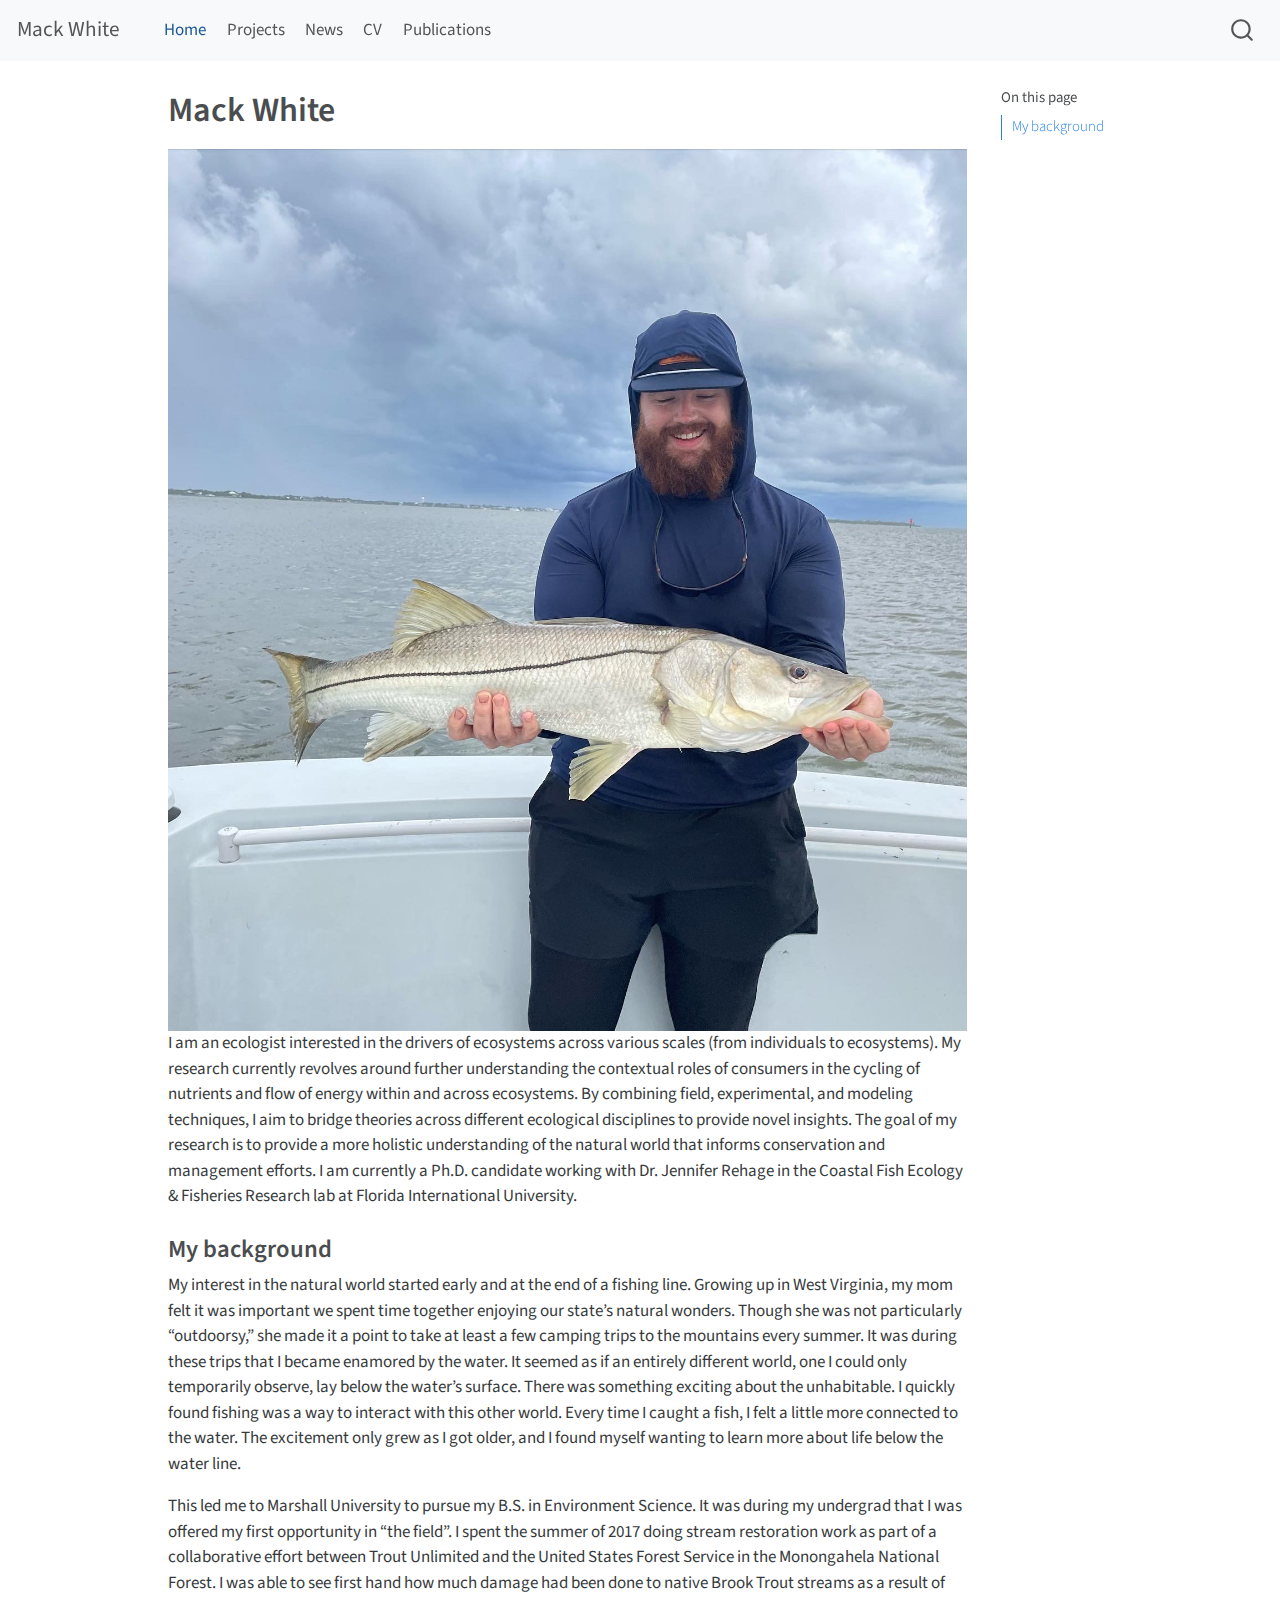
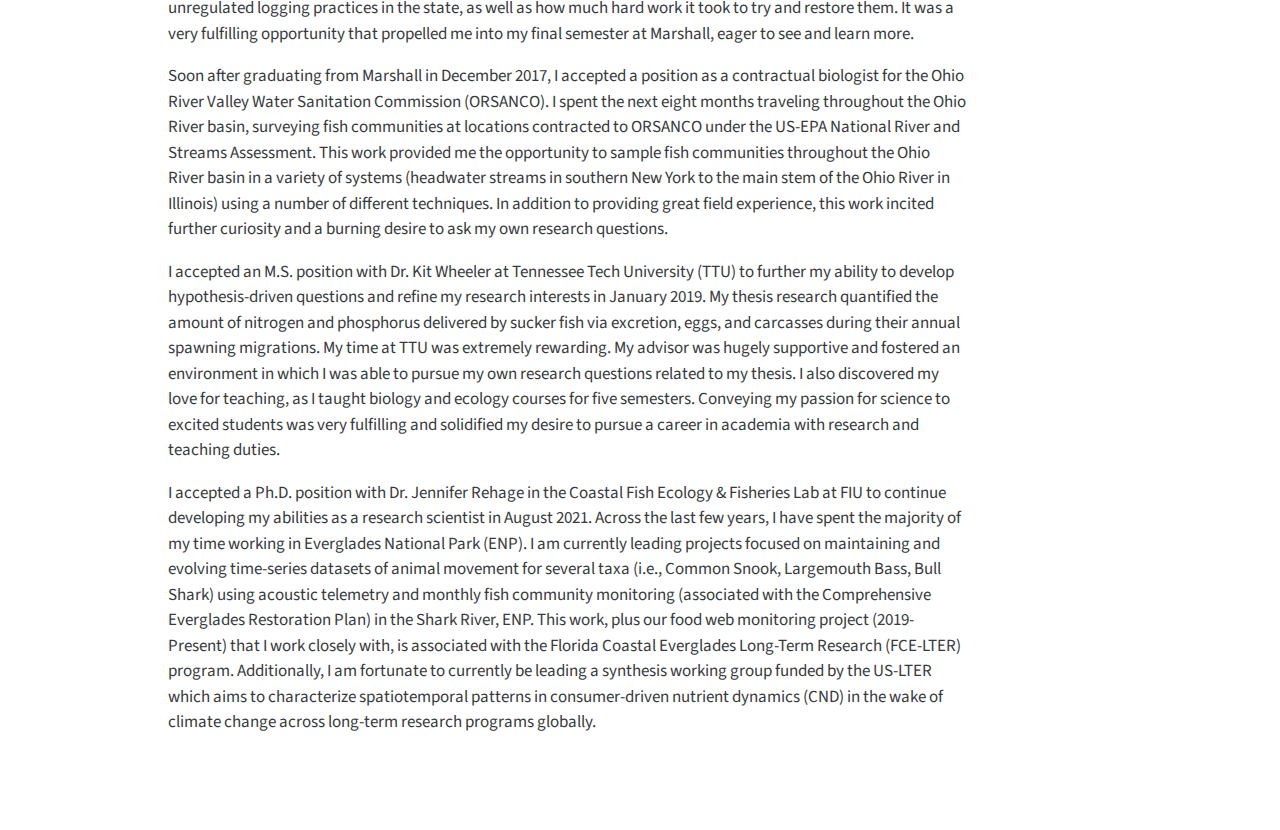
==== docs/index.html @ a672e9ba "adding photo to first page" ====
<!DOCTYPE html>
<html xmlns="http://www.w3.org/1999/xhtml" lang="en" xml:lang="en"><head>

<meta charset="utf-8">
<meta name="generator" content="quarto-1.3.361">

<meta name="viewport" content="width=device-width, initial-scale=1.0, user-scalable=yes">


<title>Mack White</title>
<style>
code{white-space: pre-wrap;}
span.smallcaps{font-variant: small-caps;}
div.columns{display: flex; gap: min(4vw, 1.5em);}
div.column{flex: auto; overflow-x: auto;}
div.hanging-indent{margin-left: 1.5em; text-indent: -1.5em;}
ul.task-list{list-style: none;}
ul.task-list li input[type="checkbox"] {
  width: 0.8em;
  margin: 0 0.8em 0.2em -1em; /* quarto-specific, see https://github.com/quarto-dev/quarto-cli/issues/4556 */ 
  vertical-align: middle;
}
</style>


<script src="site_libs/quarto-nav/quarto-nav.js"></script>
<script src="site_libs/quarto-nav/headroom.min.js"></script>
<script src="site_libs/clipboard/clipboard.min.js"></script>
<script src="site_libs/quarto-search/autocomplete.umd.js"></script>
<script src="site_libs/quarto-search/fuse.min.js"></script>
<script src="site_libs/quarto-search/quarto-search.js"></script>
<meta name="quarto:offset" content="./">
<script src="site_libs/quarto-html/quarto.js"></script>
<script src="site_libs/quarto-html/popper.min.js"></script>
<script src="site_libs/quarto-html/tippy.umd.min.js"></script>
<script src="site_libs/quarto-html/anchor.min.js"></script>
<link href="site_libs/quarto-html/tippy.css" rel="stylesheet">
<link href="site_libs/quarto-html/quarto-syntax-highlighting.css" rel="stylesheet" id="quarto-text-highlighting-styles">
<script src="site_libs/bootstrap/bootstrap.min.js"></script>
<link href="site_libs/bootstrap/bootstrap-icons.css" rel="stylesheet">
<link href="site_libs/bootstrap/bootstrap.min.css" rel="stylesheet" id="quarto-bootstrap" data-mode="light">
<script id="quarto-search-options" type="application/json">{
  "location": "navbar",
  "copy-button": false,
  "collapse-after": 3,
  "panel-placement": "end",
  "type": "overlay",
  "limit": 20,
  "language": {
    "search-no-results-text": "No results",
    "search-matching-documents-text": "matching documents",
    "search-copy-link-title": "Copy link to search",
    "search-hide-matches-text": "Hide additional matches",
    "search-more-match-text": "more match in this document",
    "search-more-matches-text": "more matches in this document",
    "search-clear-button-title": "Clear",
    "search-detached-cancel-button-title": "Cancel",
    "search-submit-button-title": "Submit",
    "search-label": "Search"
  }
}</script>


<link rel="stylesheet" href="styles.css">
</head>

<body class="nav-fixed">

<div id="quarto-search-results"></div>
  <header id="quarto-header" class="headroom fixed-top">
    <nav class="navbar navbar-expand-lg navbar-dark ">
      <div class="navbar-container container-fluid">
      <div class="navbar-brand-container">
    <a class="navbar-brand" href="./index.html">
    <span class="navbar-title">Mack White</span>
    </a>
  </div>
            <div id="quarto-search" class="" title="Search"></div>
          <button class="navbar-toggler" type="button" data-bs-toggle="collapse" data-bs-target="#navbarCollapse" aria-controls="navbarCollapse" aria-expanded="false" aria-label="Toggle navigation" onclick="if (window.quartoToggleHeadroom) { window.quartoToggleHeadroom(); }">
  <span class="navbar-toggler-icon"></span>
</button>
          <div class="collapse navbar-collapse" id="navbarCollapse">
            <ul class="navbar-nav navbar-nav-scroll me-auto">
  <li class="nav-item">
    <a class="nav-link active" href="./index.html" rel="" target="" aria-current="page">
 <span class="menu-text">Home</span></a>
  </li>  
  <li class="nav-item">
    <a class="nav-link" href="./Projects.html" rel="" target="">
 <span class="menu-text">Projects</span></a>
  </li>  
  <li class="nav-item">
    <a class="nav-link" href="./News.html" rel="" target="">
 <span class="menu-text">News</span></a>
  </li>  
  <li class="nav-item">
    <a class="nav-link" href="./CV.html" rel="" target="">
 <span class="menu-text">CV</span></a>
  </li>  
  <li class="nav-item">
    <a class="nav-link" href="./Publications.html" rel="" target="">
 <span class="menu-text">Publications</span></a>
  </li>  
</ul>
            <div class="quarto-navbar-tools ms-auto">
</div>
          </div> <!-- /navcollapse -->
      </div> <!-- /container-fluid -->
    </nav>
</header>
<!-- content -->
<div id="quarto-content" class="quarto-container page-columns page-rows-contents page-layout-article page-navbar">
<!-- sidebar -->
<!-- margin-sidebar -->
    <div id="quarto-margin-sidebar" class="sidebar margin-sidebar">
        <nav id="TOC" role="doc-toc" class="toc-active">
    <h2 id="toc-title">On this page</h2>
   
  <ul>
  <li><a href="#my-background" id="toc-my-background" class="nav-link active" data-scroll-target="#my-background">My background</a></li>
  </ul>
</nav>
    </div>
<!-- main -->
<main class="content" id="quarto-document-content">

<header id="title-block-header" class="quarto-title-block default">
<div class="quarto-title">
<h1 class="title">Mack White</h1>
</div>



<div class="quarto-title-meta">

    
  
    
  </div>
  

</header>

<p><img src="front_facing_pic.jpg" class="img-fluid">I am an ecologist interested in the drivers of ecosystems across various scales (from individuals to ecosystems). My research currently revolves around further understanding the contextual roles of consumers in the cycling of nutrients and flow of energy within and across ecosystems. By combining field, experimental, and modeling techniques, I aim to bridge theories across different ecological disciplines to provide novel insights. The goal of my research is to provide a more holistic understanding of the natural world that informs conservation and management efforts. I am currently a Ph.D.&nbsp;candidate working with Dr.&nbsp;Jennifer Rehage in the Coastal Fish Ecology &amp; Fisheries Research lab at Florida International University.</p>
<section id="my-background" class="level3">
<h3 class="anchored" data-anchor-id="my-background">My background</h3>
<p>My interest in the natural world started early and at the end of a fishing line. Growing up in West Virginia, my mom felt it was important we spent time together enjoying our state’s natural wonders. Though she was not particularly “outdoorsy,” she made it a point to take at least a few camping trips to the mountains every summer. It was during these trips that I became enamored by the water. It seemed as if an entirely different world, one I could only temporarily observe, lay below the water’s surface. There was something exciting about the unhabitable. I quickly found fishing was a way to interact with this other world. Every time I caught a fish, I felt a little more connected to the water. The excitement only grew as I got older, and I found myself wanting to learn more about life below the water line.</p>
<p>This led me to Marshall University to pursue my B.S. in Environment Science. It was during my undergrad that I was offered my first opportunity in “the field”. I spent the summer of 2017 doing stream restoration work as part of a collaborative effort between Trout Unlimited and the United States Forest Service in the Monongahela National Forest. I was able to see first hand how much damage had been done to native Brook Trout streams as a result of unregulated logging practices in the state, as well as how much hard work it took to try and restore them. It was a very fulfilling opportunity that propelled me into my final semester at Marshall, eager to see and learn more.</p>
<p>Soon after graduating from Marshall in December 2017, I accepted a position as a contractual biologist for the Ohio River Valley Water Sanitation Commission (ORSANCO). I spent the next eight months traveling throughout the Ohio River basin, surveying fish communities at locations contracted to ORSANCO under the US-EPA National River and Streams Assessment. This work provided me the opportunity to sample fish communities throughout the Ohio River basin in a variety of systems (headwater streams in southern New York to the main stem of the Ohio River in Illinois) using a number of different techniques. In addition to providing great field experience, this work incited further curiosity and a burning desire to ask my own research questions.</p>
<p>I accepted an M.S. position with Dr.&nbsp;Kit Wheeler at Tennessee Tech University (TTU) to further my ability to develop hypothesis-driven questions and refine my research interests in January 2019. My thesis research quantified the amount of nitrogen and phosphorus delivered by sucker fish via excretion, eggs, and carcasses during their annual spawning migrations. My time at TTU was extremely rewarding. My advisor was hugely supportive and fostered an environment in which I was able to pursue my own research questions related to my thesis. I also discovered my love for teaching, as I taught biology and ecology courses for five semesters. Conveying my passion for science to excited students was very fulfilling and solidified my desire to pursue a career in academia with research and teaching duties.</p>
<p>I accepted a Ph.D.&nbsp;position with Dr.&nbsp;Jennifer Rehage in the Coastal Fish Ecology &amp; Fisheries Lab at FIU to continue developing my abilities as a research scientist in August 2021. Across the last few years, I have spent the majority of my time working in Everglades National Park (ENP). I am currently leading projects focused on maintaining and evolving time-series datasets of animal movement for several taxa (i.e., Common Snook, Largemouth Bass, Bull Shark) using acoustic telemetry and monthly fish community monitoring (associated with the Comprehensive Everglades Restoration Plan) in the Shark River, ENP. This work, plus our food web monitoring project (2019-Present) that I work closely with, is associated with the Florida Coastal Everglades Long-Term Research (FCE-LTER) program. Additionally, I am fortunate to currently be leading a synthesis working group funded by the US-LTER which aims to characterize spatiotemporal patterns in consumer-driven nutrient dynamics (CND) in the wake of climate change across long-term research programs globally.</p>


</section>

</main> <!-- /main -->
<script id="quarto-html-after-body" type="application/javascript">
window.document.addEventListener("DOMContentLoaded", function (event) {
  const toggleBodyColorMode = (bsSheetEl) => {
    const mode = bsSheetEl.getAttribute("data-mode");
    const bodyEl = window.document.querySelector("body");
    if (mode === "dark") {
      bodyEl.classList.add("quarto-dark");
      bodyEl.classList.remove("quarto-light");
    } else {
      bodyEl.classList.add("quarto-light");
      bodyEl.classList.remove("quarto-dark");
    }
  }
  const toggleBodyColorPrimary = () => {
    const bsSheetEl = window.document.querySelector("link#quarto-bootstrap");
    if (bsSheetEl) {
      toggleBodyColorMode(bsSheetEl);
    }
  }
  toggleBodyColorPrimary();  
  const icon = "";
  const anchorJS = new window.AnchorJS();
  anchorJS.options = {
    placement: 'right',
    icon: icon
  };
  anchorJS.add('.anchored');
  const isCodeAnnotation = (el) => {
    for (const clz of el.classList) {
      if (clz.startsWith('code-annotation-')) {                     
        return true;
      }
    }
    return false;
  }
  const clipboard = new window.ClipboardJS('.code-copy-button', {
    text: function(trigger) {
      const codeEl = trigger.previousElementSibling.cloneNode(true);
      for (const childEl of codeEl.children) {
        if (isCodeAnnotation(childEl)) {
          childEl.remove();
        }
      }
      return codeEl.innerText;
    }
  });
  clipboard.on('success', function(e) {
    // button target
    const button = e.trigger;
    // don't keep focus
    button.blur();
    // flash "checked"
    button.classList.add('code-copy-button-checked');
    var currentTitle = button.getAttribute("title");
    button.setAttribute("title", "Copied!");
    let tooltip;
    if (window.bootstrap) {
      button.setAttribute("data-bs-toggle", "tooltip");
      button.setAttribute("data-bs-placement", "left");
      button.setAttribute("data-bs-title", "Copied!");
      tooltip = new bootstrap.Tooltip(button, 
        { trigger: "manual", 
          customClass: "code-copy-button-tooltip",
          offset: [0, -8]});
      tooltip.show();    
    }
    setTimeout(function() {
      if (tooltip) {
        tooltip.hide();
        button.removeAttribute("data-bs-title");
        button.removeAttribute("data-bs-toggle");
        button.removeAttribute("data-bs-placement");
      }
      button.setAttribute("title", currentTitle);
      button.classList.remove('code-copy-button-checked');
    }, 1000);
    // clear code selection
    e.clearSelection();
  });
  function tippyHover(el, contentFn) {
    const config = {
      allowHTML: true,
      content: contentFn,
      maxWidth: 500,
      delay: 100,
      arrow: false,
      appendTo: function(el) {
          return el.parentElement;
      },
      interactive: true,
      interactiveBorder: 10,
      theme: 'quarto',
      placement: 'bottom-start'
    };
    window.tippy(el, config); 
  }
  const noterefs = window.document.querySelectorAll('a[role="doc-noteref"]');
  for (var i=0; i<noterefs.length; i++) {
    const ref = noterefs[i];
    tippyHover(ref, function() {
      // use id or data attribute instead here
      let href = ref.getAttribute('data-footnote-href') || ref.getAttribute('href');
      try { href = new URL(href).hash; } catch {}
      const id = href.replace(/^#\/?/, "");
      const note = window.document.getElementById(id);
      return note.innerHTML;
    });
  }
      let selectedAnnoteEl;
      const selectorForAnnotation = ( cell, annotation) => {
        let cellAttr = 'data-code-cell="' + cell + '"';
        let lineAttr = 'data-code-annotation="' +  annotation + '"';
        const selector = 'span[' + cellAttr + '][' + lineAttr + ']';
        return selector;
      }
      const selectCodeLines = (annoteEl) => {
        const doc = window.document;
        const targetCell = annoteEl.getAttribute("data-target-cell");
        const targetAnnotation = annoteEl.getAttribute("data-target-annotation");
        const annoteSpan = window.document.querySelector(selectorForAnnotation(targetCell, targetAnnotation));
        const lines = annoteSpan.getAttribute("data-code-lines").split(",");
        const lineIds = lines.map((line) => {
          return targetCell + "-" + line;
        })
        let top = null;
        let height = null;
        let parent = null;
        if (lineIds.length > 0) {
            //compute the position of the single el (top and bottom and make a div)
            const el = window.document.getElementById(lineIds[0]);
            top = el.offsetTop;
            height = el.offsetHeight;
            parent = el.parentElement.parentElement;
          if (lineIds.length > 1) {
            const lastEl = window.document.getElementById(lineIds[lineIds.length - 1]);
            const bottom = lastEl.offsetTop + lastEl.offsetHeight;
            height = bottom - top;
          }
          if (top !== null && height !== null && parent !== null) {
            // cook up a div (if necessary) and position it 
            let div = window.document.getElementById("code-annotation-line-highlight");
            if (div === null) {
              div = window.document.createElement("div");
              div.setAttribute("id", "code-annotation-line-highlight");
              div.style.position = 'absolute';
              parent.appendChild(div);
            }
            div.style.top = top - 2 + "px";
            div.style.height = height + 4 + "px";
            let gutterDiv = window.document.getElementById("code-annotation-line-highlight-gutter");
            if (gutterDiv === null) {
              gutterDiv = window.document.createElement("div");
              gutterDiv.setAttribute("id", "code-annotation-line-highlight-gutter");
              gutterDiv.style.position = 'absolute';
              const codeCell = window.document.getElementById(targetCell);
              const gutter = codeCell.querySelector('.code-annotation-gutter');
              gutter.appendChild(gutterDiv);
            }
            gutterDiv.style.top = top - 2 + "px";
            gutterDiv.style.height = height + 4 + "px";
          }
          selectedAnnoteEl = annoteEl;
        }
      };
      const unselectCodeLines = () => {
        const elementsIds = ["code-annotation-line-highlight", "code-annotation-line-highlight-gutter"];
        elementsIds.forEach((elId) => {
          const div = window.document.getElementById(elId);
          if (div) {
            div.remove();
          }
        });
        selectedAnnoteEl = undefined;
      };
      // Attach click handler to the DT
      const annoteDls = window.document.querySelectorAll('dt[data-target-cell]');
      for (const annoteDlNode of annoteDls) {
        annoteDlNode.addEventListener('click', (event) => {
          const clickedEl = event.target;
          if (clickedEl !== selectedAnnoteEl) {
            unselectCodeLines();
            const activeEl = window.document.querySelector('dt[data-target-cell].code-annotation-active');
            if (activeEl) {
              activeEl.classList.remove('code-annotation-active');
            }
            selectCodeLines(clickedEl);
            clickedEl.classList.add('code-annotation-active');
          } else {
            // Unselect the line
            unselectCodeLines();
            clickedEl.classList.remove('code-annotation-active');
          }
        });
      }
  const findCites = (el) => {
    const parentEl = el.parentElement;
    if (parentEl) {
      const cites = parentEl.dataset.cites;
      if (cites) {
        return {
          el,
          cites: cites.split(' ')
        };
      } else {
        return findCites(el.parentElement)
      }
    } else {
      return undefined;
    }
  };
  var bibliorefs = window.document.querySelectorAll('a[role="doc-biblioref"]');
  for (var i=0; i<bibliorefs.length; i++) {
    const ref = bibliorefs[i];
    const citeInfo = findCites(ref);
    if (citeInfo) {
      tippyHover(citeInfo.el, function() {
        var popup = window.document.createElement('div');
        citeInfo.cites.forEach(function(cite) {
          var citeDiv = window.document.createElement('div');
          citeDiv.classList.add('hanging-indent');
          citeDiv.classList.add('csl-entry');
          var biblioDiv = window.document.getElementById('ref-' + cite);
          if (biblioDiv) {
            citeDiv.innerHTML = biblioDiv.innerHTML;
          }
          popup.appendChild(citeDiv);
        });
        return popup.innerHTML;
      });
    }
  }
});
</script>
</div> <!-- /content -->



</body></html>
---- docs/site_libs/quarto-html/tippy.css ----
.tippy-box[data-animation=fade][data-state=hidden]{opacity:0}[data-tippy-root]{max-width:calc(100vw - 10px)}.tippy-box{position:relative;background-color:#333;color:#fff;border-radius:4px;font-size:14px;line-height:1.4;white-space:normal;outline:0;transition-property:transform,visibility,opacity}.tippy-box[data-placement^=top]>.tippy-arrow{bottom:0}.tippy-box[data-placement^=top]>.tippy-arrow:before{bottom:-7px;left:0;border-width:8px 8px 0;border-top-color:initial;transform-origin:center top}.tippy-box[data-placement^=bottom]>.tippy-arrow{top:0}.tippy-box[data-placement^=bottom]>.tippy-arrow:before{top:-7px;left:0;border-width:0 8px 8px;border-bottom-color:initial;transform-origin:center bottom}.tippy-box[data-placement^=left]>.tippy-arrow{right:0}.tippy-box[data-placement^=left]>.tippy-arrow:before{border-width:8px 0 8px 8px;border-left-color:initial;right:-7px;transform-origin:center left}.tippy-box[data-placement^=right]>.tippy-arrow{left:0}.tippy-box[data-placement^=right]>.tippy-arrow:before{left:-7px;border-width:8px 8px 8px 0;border-right-color:initial;transform-origin:center right}.tippy-box[data-inertia][data-state=visible]{transition-timing-function:cubic-bezier(.54,1.5,.38,1.11)}.tippy-arrow{width:16px;height:16px;color:#333}.tippy-arrow:before{content:"";position:absolute;border-color:transparent;border-style:solid}.tippy-content{position:relative;padding:5px 9px;z-index:1}
---- docs/site_libs/quarto-html/quarto-syntax-highlighting.css ----
/* quarto syntax highlight colors */
:root {
  --quarto-hl-ot-color: #003B4F;
  --quarto-hl-at-color: #657422;
  --quarto-hl-ss-color: #20794D;
  --quarto-hl-an-color: #5E5E5E;
  --quarto-hl-fu-color: #4758AB;
  --quarto-hl-st-color: #20794D;
  --quarto-hl-cf-color: #003B4F;
  --quarto-hl-op-color: #5E5E5E;
  --quarto-hl-er-color: #AD0000;
  --quarto-hl-bn-color: #AD0000;
  --quarto-hl-al-color: #AD0000;
  --quarto-hl-va-color: #111111;
  --quarto-hl-bu-color: inherit;
  --quarto-hl-ex-color: inherit;
  --quarto-hl-pp-color: #AD0000;
  --quarto-hl-in-color: #5E5E5E;
  --quarto-hl-vs-color: #20794D;
  --quarto-hl-wa-color: #5E5E5E;
  --quarto-hl-do-color: #5E5E5E;
  --quarto-hl-im-color: #00769E;
  --quarto-hl-ch-color: #20794D;
  --quarto-hl-dt-color: #AD0000;
  --quarto-hl-fl-color: #AD0000;
  --quarto-hl-co-color: #5E5E5E;
  --quarto-hl-cv-color: #5E5E5E;
  --quarto-hl-cn-color: #8f5902;
  --quarto-hl-sc-color: #5E5E5E;
  --quarto-hl-dv-color: #AD0000;
  --quarto-hl-kw-color: #003B4F;
}

/* other quarto variables */
:root {
  --quarto-font-monospace: SFMono-Regular, Menlo, Monaco, Consolas, "Liberation Mono", "Courier New", monospace;
}

pre > code.sourceCode > span {
  color: #003B4F;
}

code span {
  color: #003B4F;
}

code.sourceCode > span {
  color: #003B4F;
}

div.sourceCode,
div.sourceCode pre.sourceCode {
  color: #003B4F;
}

code span.ot {
  color: #003B4F;
  font-style: inherit;
}

code span.at {
  color: #657422;
  font-style: inherit;
}

code span.ss {
  color: #20794D;
  font-style: inherit;
}

code span.an {
  color: #5E5E5E;
  font-style: inherit;
}

code span.fu {
  color: #4758AB;
  font-style: inherit;
}

code span.st {
  color: #20794D;
  font-style: inherit;
}

code span.cf {
  color: #003B4F;
  font-style: inherit;
}

code span.op {
  color: #5E5E5E;
  font-style: inherit;
}

code span.er {
  color: #AD0000;
  font-style: inherit;
}

code span.bn {
  color: #AD0000;
  font-style: inherit;
}

code span.al {
  color: #AD0000;
  font-style: inherit;
}

code span.va {
  color: #111111;
  font-style: inherit;
}

code span.bu {
  font-style: inherit;
}

code span.ex {
  font-style: inherit;
}

code span.pp {
  color: #AD0000;
  font-style: inherit;
}

code span.in {
  color: #5E5E5E;
  font-style: inherit;
}

code span.vs {
  color: #20794D;
  font-style: inherit;
}

code span.wa {
  color: #5E5E5E;
  font-style: italic;
}

code span.do {
  color: #5E5E5E;
  font-style: italic;
}

code span.im {
  color: #00769E;
  font-style: inherit;
}

code span.ch {
  color: #20794D;
  font-style: inherit;
}

code span.dt {
  color: #AD0000;
  font-style: inherit;
}

code span.fl {
  color: #AD0000;
  font-style: inherit;
}

code span.co {
  color: #5E5E5E;
  font-style: inherit;
}

code span.cv {
  color: #5E5E5E;
  font-style: italic;
}

code span.cn {
  color: #8f5902;
  font-style: inherit;
}

code span.sc {
  color: #5E5E5E;
  font-style: inherit;
}

code span.dv {
  color: #AD0000;
  font-style: inherit;
}

code span.kw {
  color: #003B4F;
  font-style: inherit;
}

.prevent-inlining {
  content: "</";
}

/*# sourceMappingURL=debc5d5d77c3f9108843748ff7464032.css.map */
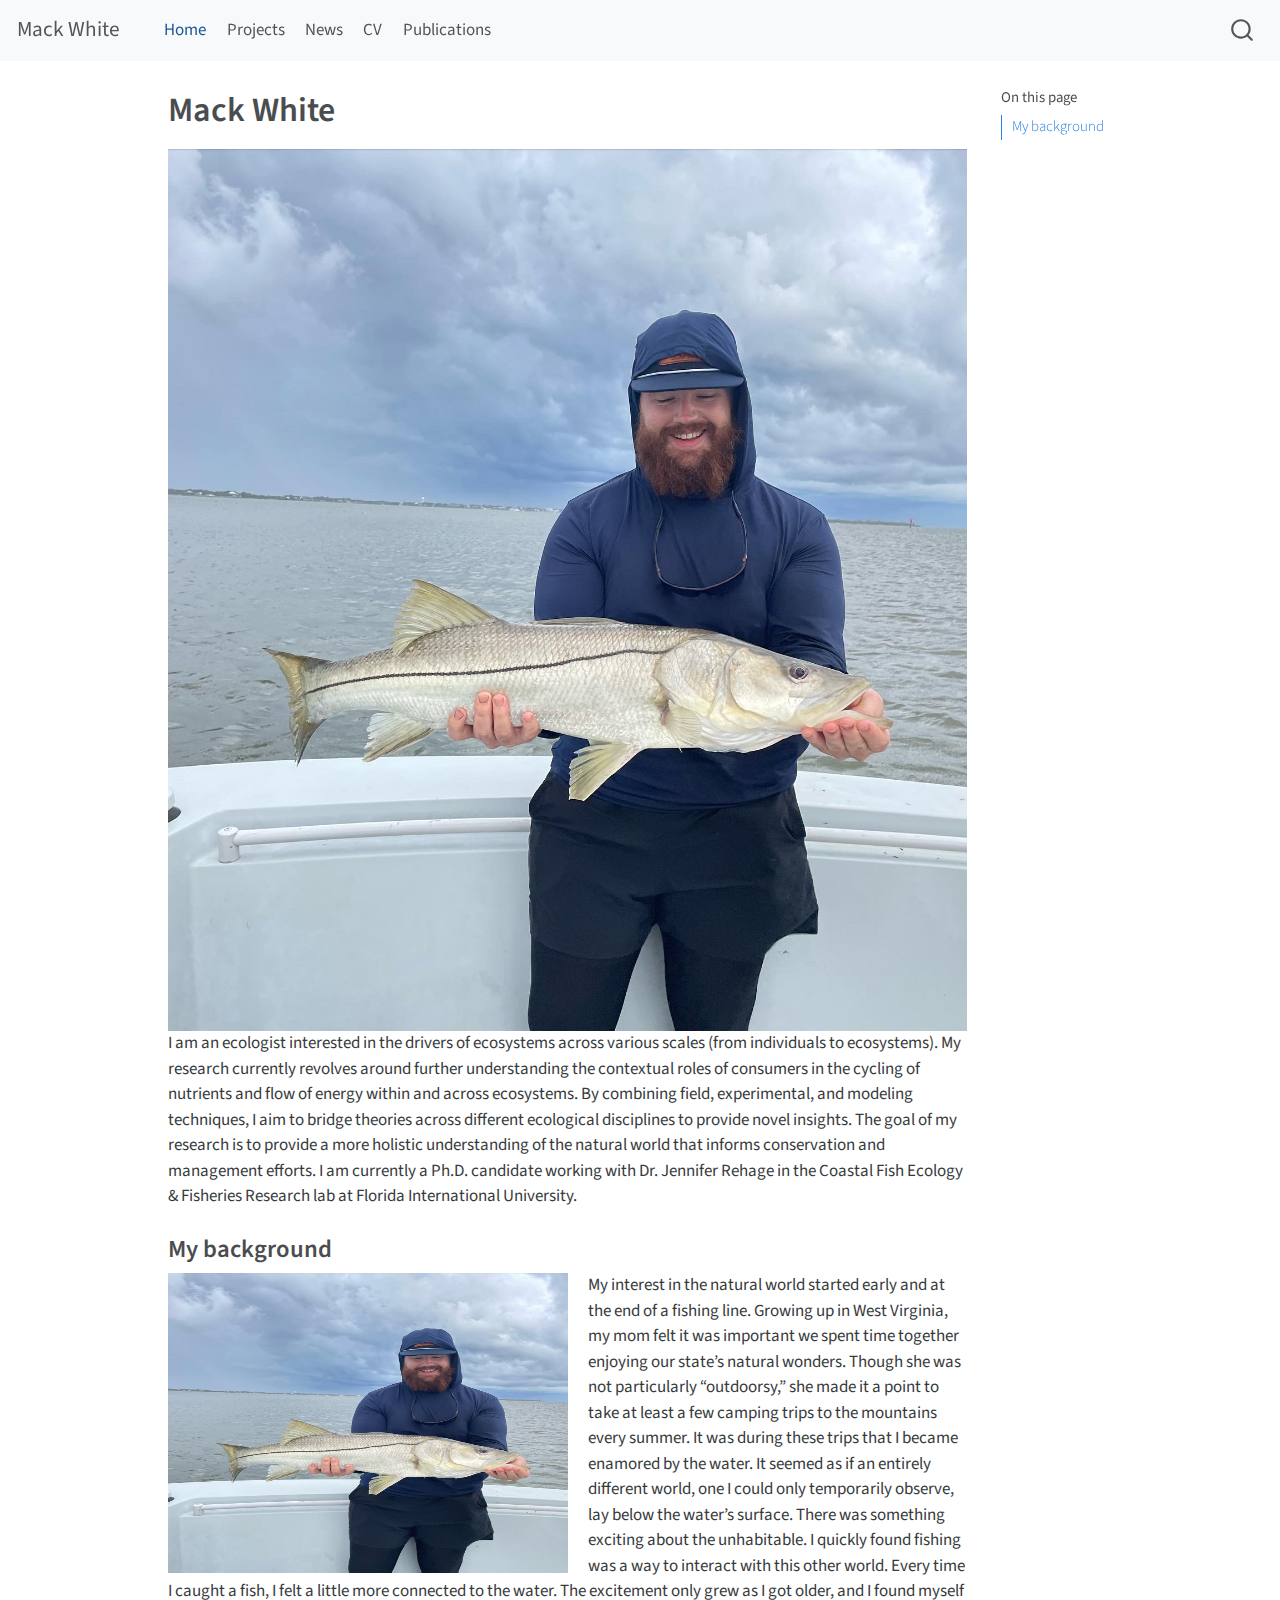
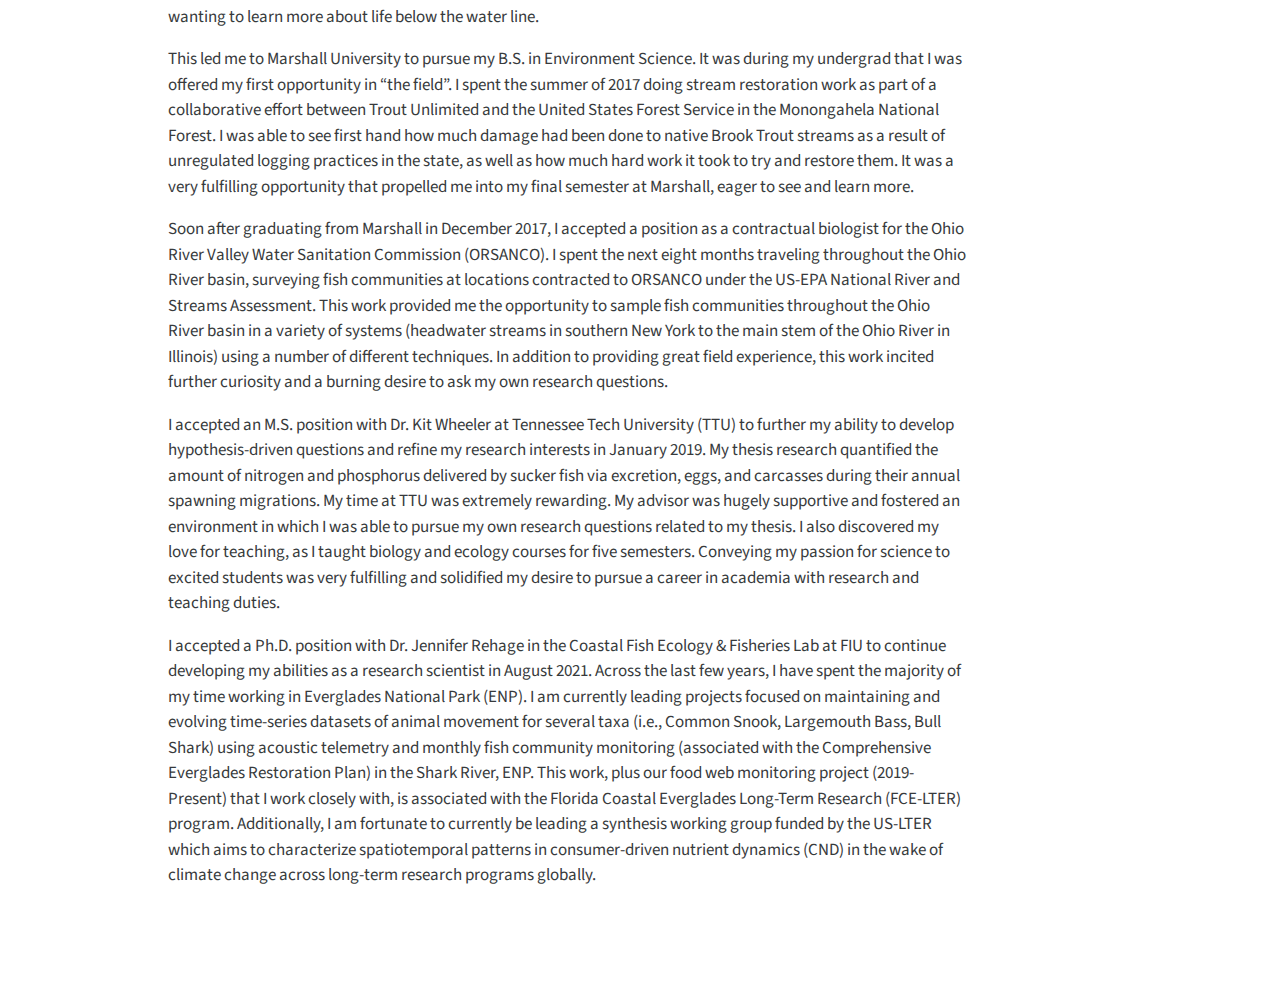
==== commit 4b8c6180: "messing around with pictures" ====
--- a/docs/index.html
+++ b/docs/index.html
@@ -144,7 +144,7 @@
 <p><img src="front_facing_pic.jpg" class="img-fluid">I am an ecologist interested in the drivers of ecosystems across various scales (from individuals to ecosystems). My research currently revolves around further understanding the contextual roles of consumers in the cycling of nutrients and flow of energy within and across ecosystems. By combining field, experimental, and modeling techniques, I aim to bridge theories across different ecological disciplines to provide novel insights. The goal of my research is to provide a more holistic understanding of the natural world that informs conservation and management efforts. I am currently a Ph.D.&nbsp;candidate working with Dr.&nbsp;Jennifer Rehage in the Coastal Fish Ecology &amp; Fisheries Research lab at Florida International University.</p>
 <section id="my-background" class="level3">
 <h3 class="anchored" data-anchor-id="my-background">My background</h3>
-<p>My interest in the natural world started early and at the end of a fishing line. Growing up in West Virginia, my mom felt it was important we spent time together enjoying our state’s natural wonders. Though she was not particularly “outdoorsy,” she made it a point to take at least a few camping trips to the mountains every summer. It was during these trips that I became enamored by the water. It seemed as if an entirely different world, one I could only temporarily observe, lay below the water’s surface. There was something exciting about the unhabitable. I quickly found fishing was a way to interact with this other world. Every time I caught a fish, I felt a little more connected to the water. The excitement only grew as I got older, and I found myself wanting to learn more about life below the water line.</p>
+<p><img src="front_facing_pic.jpg" width="400" height="300" style="float:left; margin-right: 20px;"> My interest in the natural world started early and at the end of a fishing line. Growing up in West Virginia, my mom felt it was important we spent time together enjoying our state’s natural wonders. Though she was not particularly “outdoorsy,” she made it a point to take at least a few camping trips to the mountains every summer. It was during these trips that I became enamored by the water. It seemed as if an entirely different world, one I could only temporarily observe, lay below the water’s surface. There was something exciting about the unhabitable. I quickly found fishing was a way to interact with this other world. Every time I caught a fish, I felt a little more connected to the water. The excitement only grew as I got older, and I found myself wanting to learn more about life below the water line.</p>
 <p>This led me to Marshall University to pursue my B.S. in Environment Science. It was during my undergrad that I was offered my first opportunity in “the field”. I spent the summer of 2017 doing stream restoration work as part of a collaborative effort between Trout Unlimited and the United States Forest Service in the Monongahela National Forest. I was able to see first hand how much damage had been done to native Brook Trout streams as a result of unregulated logging practices in the state, as well as how much hard work it took to try and restore them. It was a very fulfilling opportunity that propelled me into my final semester at Marshall, eager to see and learn more.</p>
 <p>Soon after graduating from Marshall in December 2017, I accepted a position as a contractual biologist for the Ohio River Valley Water Sanitation Commission (ORSANCO). I spent the next eight months traveling throughout the Ohio River basin, surveying fish communities at locations contracted to ORSANCO under the US-EPA National River and Streams Assessment. This work provided me the opportunity to sample fish communities throughout the Ohio River basin in a variety of systems (headwater streams in southern New York to the main stem of the Ohio River in Illinois) using a number of different techniques. In addition to providing great field experience, this work incited further curiosity and a burning desire to ask my own research questions.</p>
 <p>I accepted an M.S. position with Dr.&nbsp;Kit Wheeler at Tennessee Tech University (TTU) to further my ability to develop hypothesis-driven questions and refine my research interests in January 2019. My thesis research quantified the amount of nitrogen and phosphorus delivered by sucker fish via excretion, eggs, and carcasses during their annual spawning migrations. My time at TTU was extremely rewarding. My advisor was hugely supportive and fostered an environment in which I was able to pursue my own research questions related to my thesis. I also discovered my love for teaching, as I taught biology and ecology courses for five semesters. Conveying my passion for science to excited students was very fulfilling and solidified my desire to pursue a career in academia with research and teaching duties.</p>
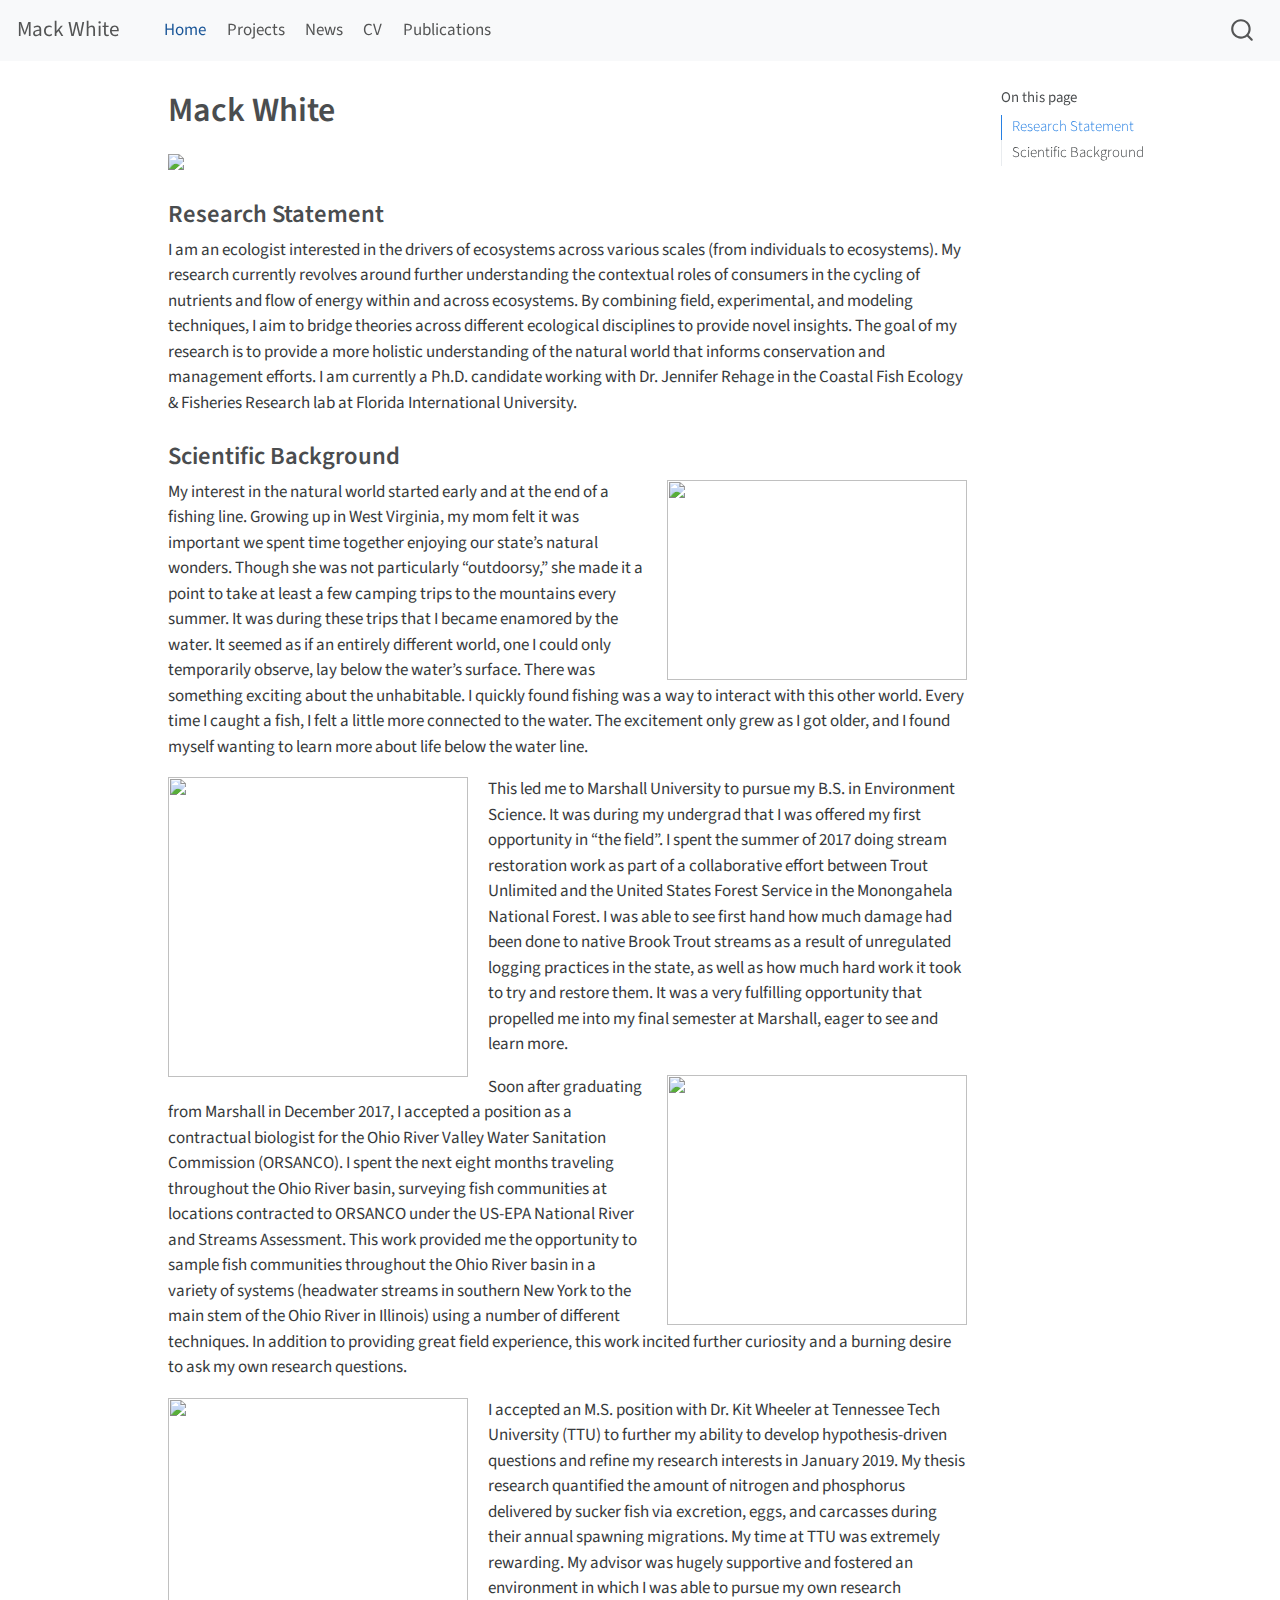
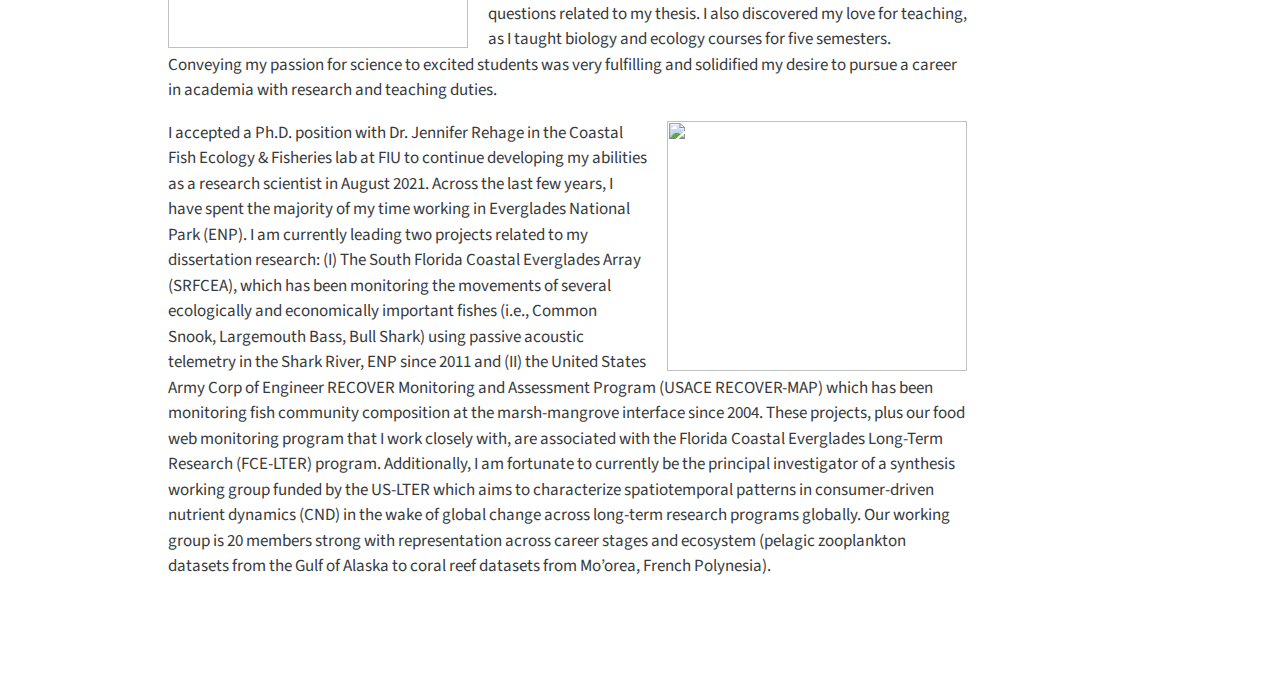
==== commit d4e061f1: "updating text on webpage" ====
--- a/docs/index.html
+++ b/docs/index.html
@@ -117,7 +117,8 @@
     <h2 id="toc-title">On this page</h2>
    
   <ul>
-  <li><a href="#my-background" id="toc-my-background" class="nav-link active" data-scroll-target="#my-background">My background</a></li>
+  <li><a href="#research-statement" id="toc-research-statement" class="nav-link active" data-scroll-target="#research-statement">Research Statement</a></li>
+  <li><a href="#scientific-background" id="toc-scientific-background" class="nav-link" data-scroll-target="#scientific-background">Scientific Background</a></li>
   </ul>
 </nav>
     </div>
@@ -141,14 +142,18 @@
 
 </header>
 
-<p><img src="front_facing_pic.jpg" class="img-fluid">I am an ecologist interested in the drivers of ecosystems across various scales (from individuals to ecosystems). My research currently revolves around further understanding the contextual roles of consumers in the cycling of nutrients and flow of energy within and across ecosystems. By combining field, experimental, and modeling techniques, I aim to bridge theories across different ecological disciplines to provide novel insights. The goal of my research is to provide a more holistic understanding of the natural world that informs conservation and management efforts. I am currently a Ph.D.&nbsp;candidate working with Dr.&nbsp;Jennifer Rehage in the Coastal Fish Ecology &amp; Fisheries Research lab at Florida International University.</p>
-<section id="my-background" class="level3">
-<h3 class="anchored" data-anchor-id="my-background">My background</h3>
-<p><img src="front_facing_pic.jpg" width="400" height="300" style="float:left; margin-right: 20px;"> My interest in the natural world started early and at the end of a fishing line. Growing up in West Virginia, my mom felt it was important we spent time together enjoying our state’s natural wonders. Though she was not particularly “outdoorsy,” she made it a point to take at least a few camping trips to the mountains every summer. It was during these trips that I became enamored by the water. It seemed as if an entirely different world, one I could only temporarily observe, lay below the water’s surface. There was something exciting about the unhabitable. I quickly found fishing was a way to interact with this other world. Every time I caught a fish, I felt a little more connected to the water. The excitement only grew as I got older, and I found myself wanting to learn more about life below the water line.</p>
-<p>This led me to Marshall University to pursue my B.S. in Environment Science. It was during my undergrad that I was offered my first opportunity in “the field”. I spent the summer of 2017 doing stream restoration work as part of a collaborative effort between Trout Unlimited and the United States Forest Service in the Monongahela National Forest. I was able to see first hand how much damage had been done to native Brook Trout streams as a result of unregulated logging practices in the state, as well as how much hard work it took to try and restore them. It was a very fulfilling opportunity that propelled me into my final semester at Marshall, eager to see and learn more.</p>
-<p>Soon after graduating from Marshall in December 2017, I accepted a position as a contractual biologist for the Ohio River Valley Water Sanitation Commission (ORSANCO). I spent the next eight months traveling throughout the Ohio River basin, surveying fish communities at locations contracted to ORSANCO under the US-EPA National River and Streams Assessment. This work provided me the opportunity to sample fish communities throughout the Ohio River basin in a variety of systems (headwater streams in southern New York to the main stem of the Ohio River in Illinois) using a number of different techniques. In addition to providing great field experience, this work incited further curiosity and a burning desire to ask my own research questions.</p>
-<p>I accepted an M.S. position with Dr.&nbsp;Kit Wheeler at Tennessee Tech University (TTU) to further my ability to develop hypothesis-driven questions and refine my research interests in January 2019. My thesis research quantified the amount of nitrogen and phosphorus delivered by sucker fish via excretion, eggs, and carcasses during their annual spawning migrations. My time at TTU was extremely rewarding. My advisor was hugely supportive and fostered an environment in which I was able to pursue my own research questions related to my thesis. I also discovered my love for teaching, as I taught biology and ecology courses for five semesters. Conveying my passion for science to excited students was very fulfilling and solidified my desire to pursue a career in academia with research and teaching duties.</p>
-<p>I accepted a Ph.D.&nbsp;position with Dr.&nbsp;Jennifer Rehage in the Coastal Fish Ecology &amp; Fisheries Lab at FIU to continue developing my abilities as a research scientist in August 2021. Across the last few years, I have spent the majority of my time working in Everglades National Park (ENP). I am currently leading projects focused on maintaining and evolving time-series datasets of animal movement for several taxa (i.e., Common Snook, Largemouth Bass, Bull Shark) using acoustic telemetry and monthly fish community monitoring (associated with the Comprehensive Everglades Restoration Plan) in the Shark River, ENP. This work, plus our food web monitoring project (2019-Present) that I work closely with, is associated with the Florida Coastal Everglades Long-Term Research (FCE-LTER) program. Additionally, I am fortunate to currently be leading a synthesis working group funded by the US-LTER which aims to characterize spatiotemporal patterns in consumer-driven nutrient dynamics (CND) in the wake of climate change across long-term research programs globally.</p>
+<p><img src="new_headshot.jpg" class="img-fluid"></p>
+<section id="research-statement" class="level3">
+<h3 class="anchored" data-anchor-id="research-statement">Research Statement</h3>
+<p>I am an ecologist interested in the drivers of ecosystems across various scales (from individuals to ecosystems). My research currently revolves around further understanding the contextual roles of consumers in the cycling of nutrients and flow of energy within and across ecosystems. By combining field, experimental, and modeling techniques, I aim to bridge theories across different ecological disciplines to provide novel insights. The goal of my research is to provide a more holistic understanding of the natural world that informs conservation and management efforts. I am currently a Ph.D.&nbsp;candidate working with Dr.&nbsp;Jennifer Rehage in the Coastal Fish Ecology &amp; Fisheries Research lab at Florida International University.</p>
+</section>
+<section id="scientific-background" class="level3">
+<h3 class="anchored" data-anchor-id="scientific-background">Scientific Background</h3>
+<p><img src="early_years_fishing.jpg" width="300" height="200" style="float:right; margin-left: 20px;"> My interest in the natural world started early and at the end of a fishing line. Growing up in West Virginia, my mom felt it was important we spent time together enjoying our state’s natural wonders. Though she was not particularly “outdoorsy,” she made it a point to take at least a few camping trips to the mountains every summer. It was during these trips that I became enamored by the water. It seemed as if an entirely different world, one I could only temporarily observe, lay below the water’s surface. There was something exciting about the unhabitable. I quickly found fishing was a way to interact with this other world. Every time I caught a fish, I felt a little more connected to the water. The excitement only grew as I got older, and I found myself wanting to learn more about life below the water line.</p>
+<p><img src="trout unlim years.jpg" width="300" height="300" style="float:left; margin-right: 20px;"> This led me to Marshall University to pursue my B.S. in Environment Science. It was during my undergrad that I was offered my first opportunity in “the field”. I spent the summer of 2017 doing stream restoration work as part of a collaborative effort between Trout Unlimited and the United States Forest Service in the Monongahela National Forest. I was able to see first hand how much damage had been done to native Brook Trout streams as a result of unregulated logging practices in the state, as well as how much hard work it took to try and restore them. It was a very fulfilling opportunity that propelled me into my final semester at Marshall, eager to see and learn more.</p>
+<p><img src="orsanco years.jpg" width="300" height="250" style="float:right; margin-left: 20px;">Soon after graduating from Marshall in December 2017, I accepted a position as a contractual biologist for the Ohio River Valley Water Sanitation Commission (ORSANCO). I spent the next eight months traveling throughout the Ohio River basin, surveying fish communities at locations contracted to ORSANCO under the US-EPA National River and Streams Assessment. This work provided me the opportunity to sample fish communities throughout the Ohio River basin in a variety of systems (headwater streams in southern New York to the main stem of the Ohio River in Illinois) using a number of different techniques. In addition to providing great field experience, this work incited further curiosity and a burning desire to ask my own research questions.</p>
+<p><img src="tennessee tech years.jpg" width="300" height="250" style="float:left; margin-right: 20px;">I accepted an M.S. position with Dr.&nbsp;Kit Wheeler at Tennessee Tech University (TTU) to further my ability to develop hypothesis-driven questions and refine my research interests in January 2019. My thesis research quantified the amount of nitrogen and phosphorus delivered by sucker fish via excretion, eggs, and carcasses during their annual spawning migrations. My time at TTU was extremely rewarding. My advisor was hugely supportive and fostered an environment in which I was able to pursue my own research questions related to my thesis. I also discovered my love for teaching, as I taught biology and ecology courses for five semesters. Conveying my passion for science to excited students was very fulfilling and solidified my desire to pursue a career in academia with research and teaching duties.</p>
+<p><img src="fiu_photo.jpg" width="300" height="250" style="float:right; margin-left: 20px;">I accepted a Ph.D.&nbsp;position with Dr.&nbsp;Jennifer Rehage in the Coastal Fish Ecology &amp; Fisheries lab at FIU to continue developing my abilities as a research scientist in August 2021. Across the last few years, I have spent the majority of my time working in Everglades National Park (ENP). I am currently leading two projects related to my dissertation research: (I) The South Florida Coastal Everglades Array (SRFCEA), which has been monitoring the movements of several ecologically and economically important fishes (i.e., Common Snook, Largemouth Bass, Bull Shark) using passive acoustic telemetry in the Shark River, ENP since 2011 and (II) the United States Army Corp of Engineer RECOVER Monitoring and Assessment Program (USACE RECOVER-MAP) which has been monitoring fish community composition at the marsh-mangrove interface since 2004. These projects, plus our food web monitoring program that I work closely with, are associated with the Florida Coastal Everglades Long-Term Research (FCE-LTER) program. Additionally, I am fortunate to currently be the principal investigator of a synthesis working group funded by the US-LTER which aims to characterize spatiotemporal patterns in consumer-driven nutrient dynamics (CND) in the wake of global change across long-term research programs globally. Our working group is 20 members strong with representation across career stages and ecosystem (pelagic zooplankton datasets from the Gulf of Alaska to coral reef datasets from Mo’orea, French Polynesia).</p>
 
 
 </section>
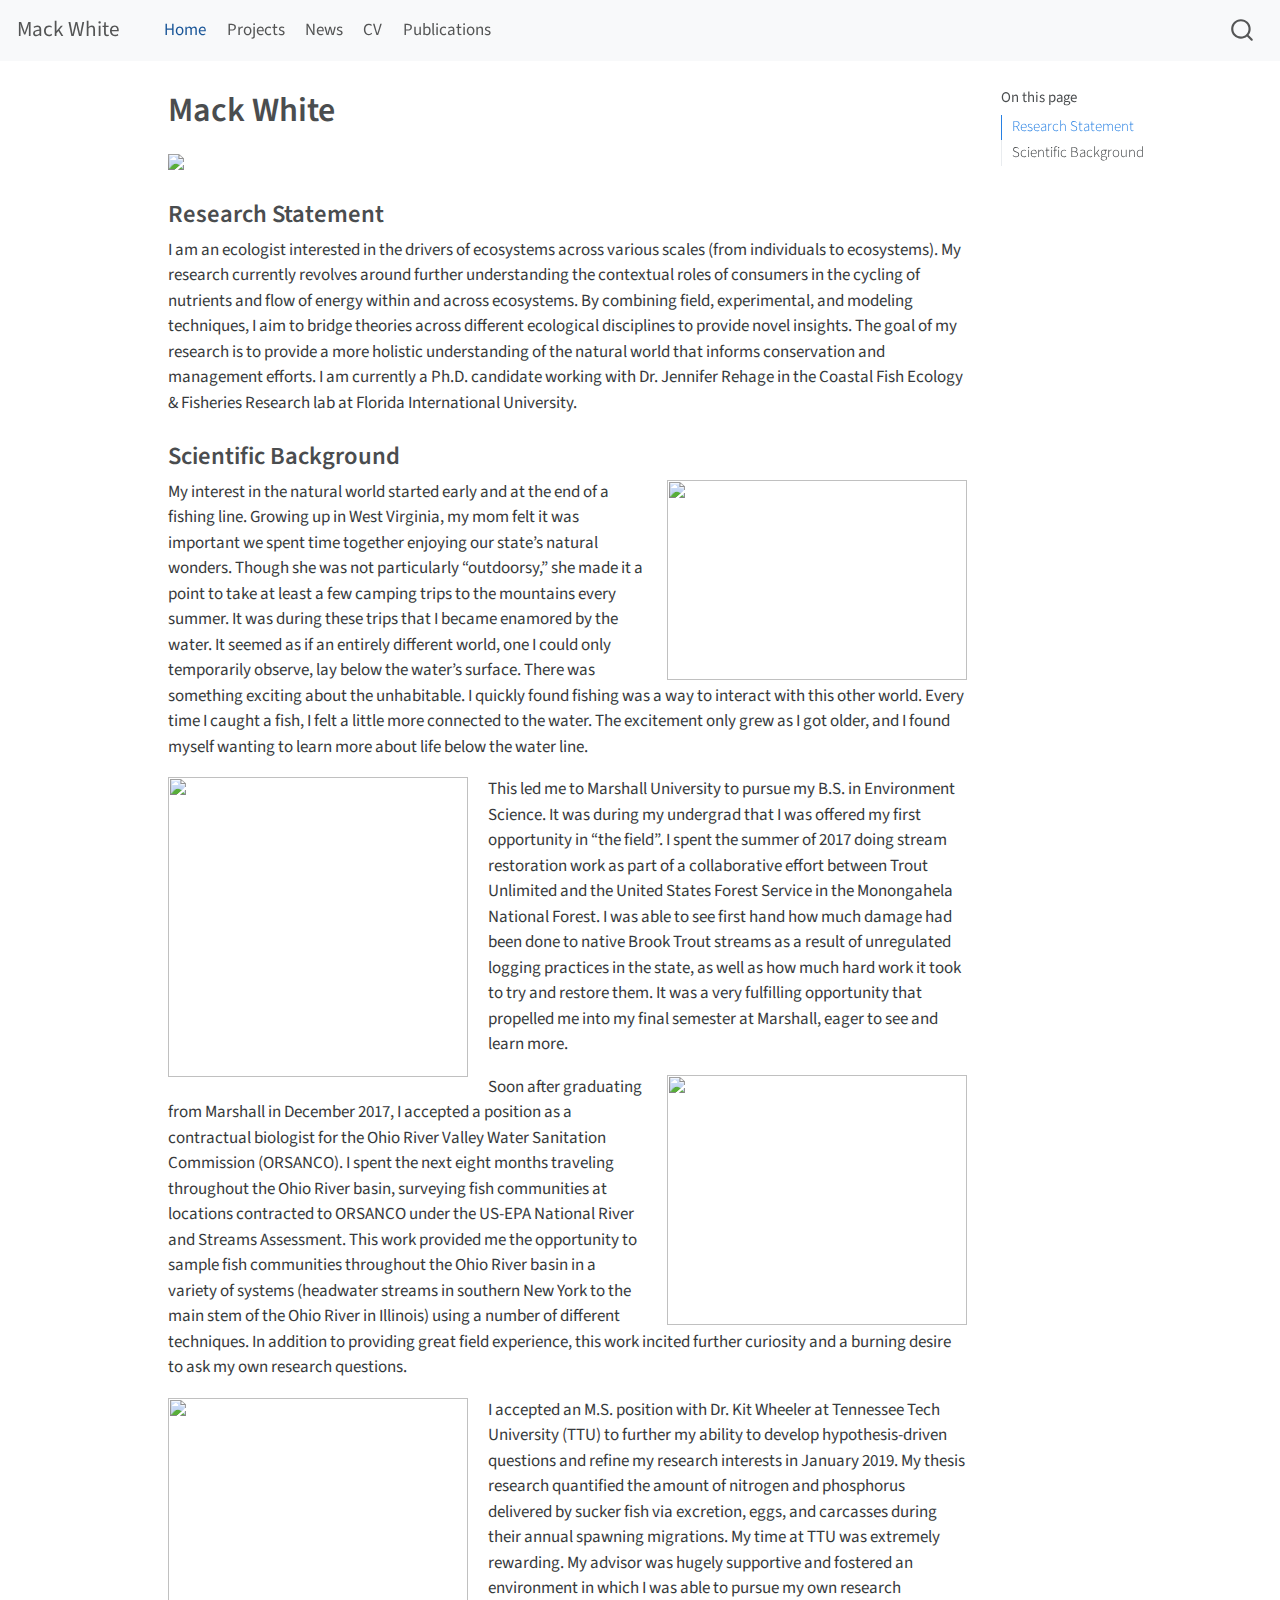
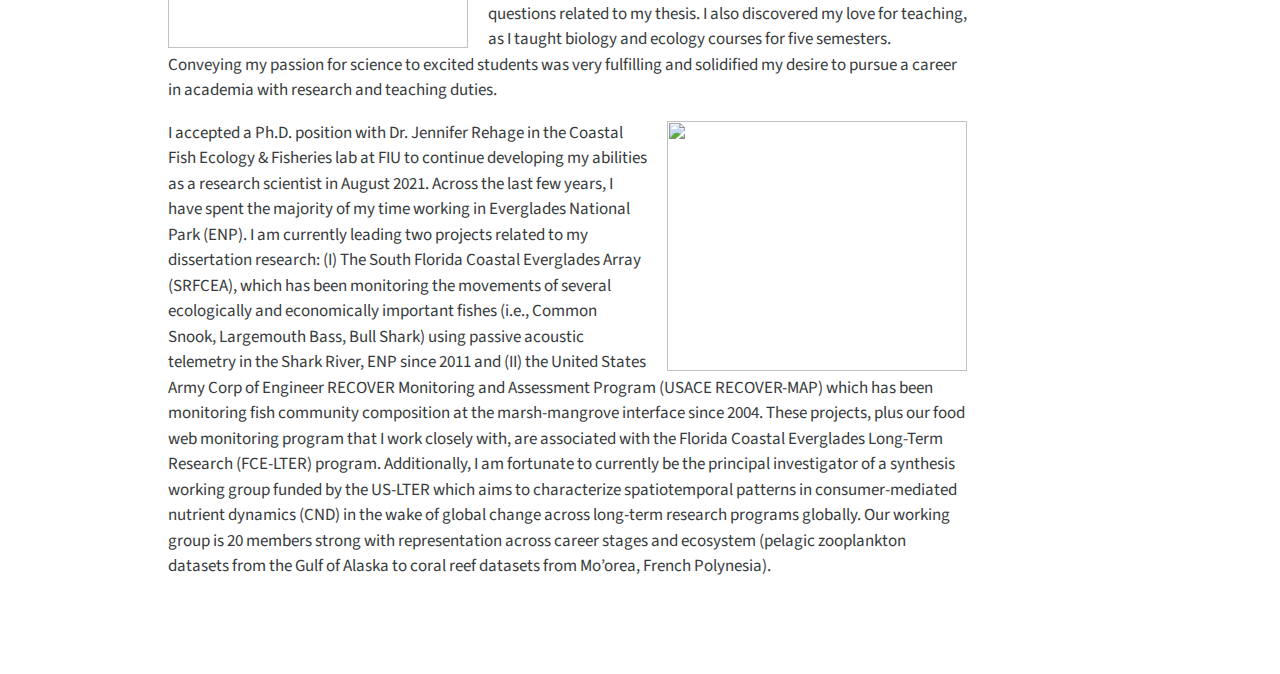
==== commit f06acc35: "checking out cv" ====
--- a/docs/index.html
+++ b/docs/index.html
@@ -153,7 +153,7 @@
 <p><img src="trout unlim years.jpg" width="300" height="300" style="float:left; margin-right: 20px;"> This led me to Marshall University to pursue my B.S. in Environment Science. It was during my undergrad that I was offered my first opportunity in “the field”. I spent the summer of 2017 doing stream restoration work as part of a collaborative effort between Trout Unlimited and the United States Forest Service in the Monongahela National Forest. I was able to see first hand how much damage had been done to native Brook Trout streams as a result of unregulated logging practices in the state, as well as how much hard work it took to try and restore them. It was a very fulfilling opportunity that propelled me into my final semester at Marshall, eager to see and learn more.</p>
 <p><img src="orsanco years.jpg" width="300" height="250" style="float:right; margin-left: 20px;">Soon after graduating from Marshall in December 2017, I accepted a position as a contractual biologist for the Ohio River Valley Water Sanitation Commission (ORSANCO). I spent the next eight months traveling throughout the Ohio River basin, surveying fish communities at locations contracted to ORSANCO under the US-EPA National River and Streams Assessment. This work provided me the opportunity to sample fish communities throughout the Ohio River basin in a variety of systems (headwater streams in southern New York to the main stem of the Ohio River in Illinois) using a number of different techniques. In addition to providing great field experience, this work incited further curiosity and a burning desire to ask my own research questions.</p>
 <p><img src="tennessee tech years.jpg" width="300" height="250" style="float:left; margin-right: 20px;">I accepted an M.S. position with Dr.&nbsp;Kit Wheeler at Tennessee Tech University (TTU) to further my ability to develop hypothesis-driven questions and refine my research interests in January 2019. My thesis research quantified the amount of nitrogen and phosphorus delivered by sucker fish via excretion, eggs, and carcasses during their annual spawning migrations. My time at TTU was extremely rewarding. My advisor was hugely supportive and fostered an environment in which I was able to pursue my own research questions related to my thesis. I also discovered my love for teaching, as I taught biology and ecology courses for five semesters. Conveying my passion for science to excited students was very fulfilling and solidified my desire to pursue a career in academia with research and teaching duties.</p>
-<p><img src="fiu_photo.jpg" width="300" height="250" style="float:right; margin-left: 20px;">I accepted a Ph.D.&nbsp;position with Dr.&nbsp;Jennifer Rehage in the Coastal Fish Ecology &amp; Fisheries lab at FIU to continue developing my abilities as a research scientist in August 2021. Across the last few years, I have spent the majority of my time working in Everglades National Park (ENP). I am currently leading two projects related to my dissertation research: (I) The South Florida Coastal Everglades Array (SRFCEA), which has been monitoring the movements of several ecologically and economically important fishes (i.e., Common Snook, Largemouth Bass, Bull Shark) using passive acoustic telemetry in the Shark River, ENP since 2011 and (II) the United States Army Corp of Engineer RECOVER Monitoring and Assessment Program (USACE RECOVER-MAP) which has been monitoring fish community composition at the marsh-mangrove interface since 2004. These projects, plus our food web monitoring program that I work closely with, are associated with the Florida Coastal Everglades Long-Term Research (FCE-LTER) program. Additionally, I am fortunate to currently be the principal investigator of a synthesis working group funded by the US-LTER which aims to characterize spatiotemporal patterns in consumer-driven nutrient dynamics (CND) in the wake of global change across long-term research programs globally. Our working group is 20 members strong with representation across career stages and ecosystem (pelagic zooplankton datasets from the Gulf of Alaska to coral reef datasets from Mo’orea, French Polynesia).</p>
+<p><img src="fiu_photo.jpg" width="300" height="250" style="float:right; margin-left: 20px;">I accepted a Ph.D.&nbsp;position with Dr.&nbsp;Jennifer Rehage in the Coastal Fish Ecology &amp; Fisheries lab at FIU to continue developing my abilities as a research scientist in August 2021. Across the last few years, I have spent the majority of my time working in Everglades National Park (ENP). I am currently leading two projects related to my dissertation research: (I) The South Florida Coastal Everglades Array (SRFCEA), which has been monitoring the movements of several ecologically and economically important fishes (i.e., Common Snook, Largemouth Bass, Bull Shark) using passive acoustic telemetry in the Shark River, ENP since 2011 and (II) the United States Army Corp of Engineer RECOVER Monitoring and Assessment Program (USACE RECOVER-MAP) which has been monitoring fish community composition at the marsh-mangrove interface since 2004. These projects, plus our food web monitoring program that I work closely with, are associated with the Florida Coastal Everglades Long-Term Research (FCE-LTER) program. Additionally, I am fortunate to currently be the principal investigator of a synthesis working group funded by the US-LTER which aims to characterize spatiotemporal patterns in consumer-mediated nutrient dynamics (CND) in the wake of global change across long-term research programs globally. Our working group is 20 members strong with representation across career stages and ecosystem (pelagic zooplankton datasets from the Gulf of Alaska to coral reef datasets from Mo’orea, French Polynesia).</p>
 
 
 </section>
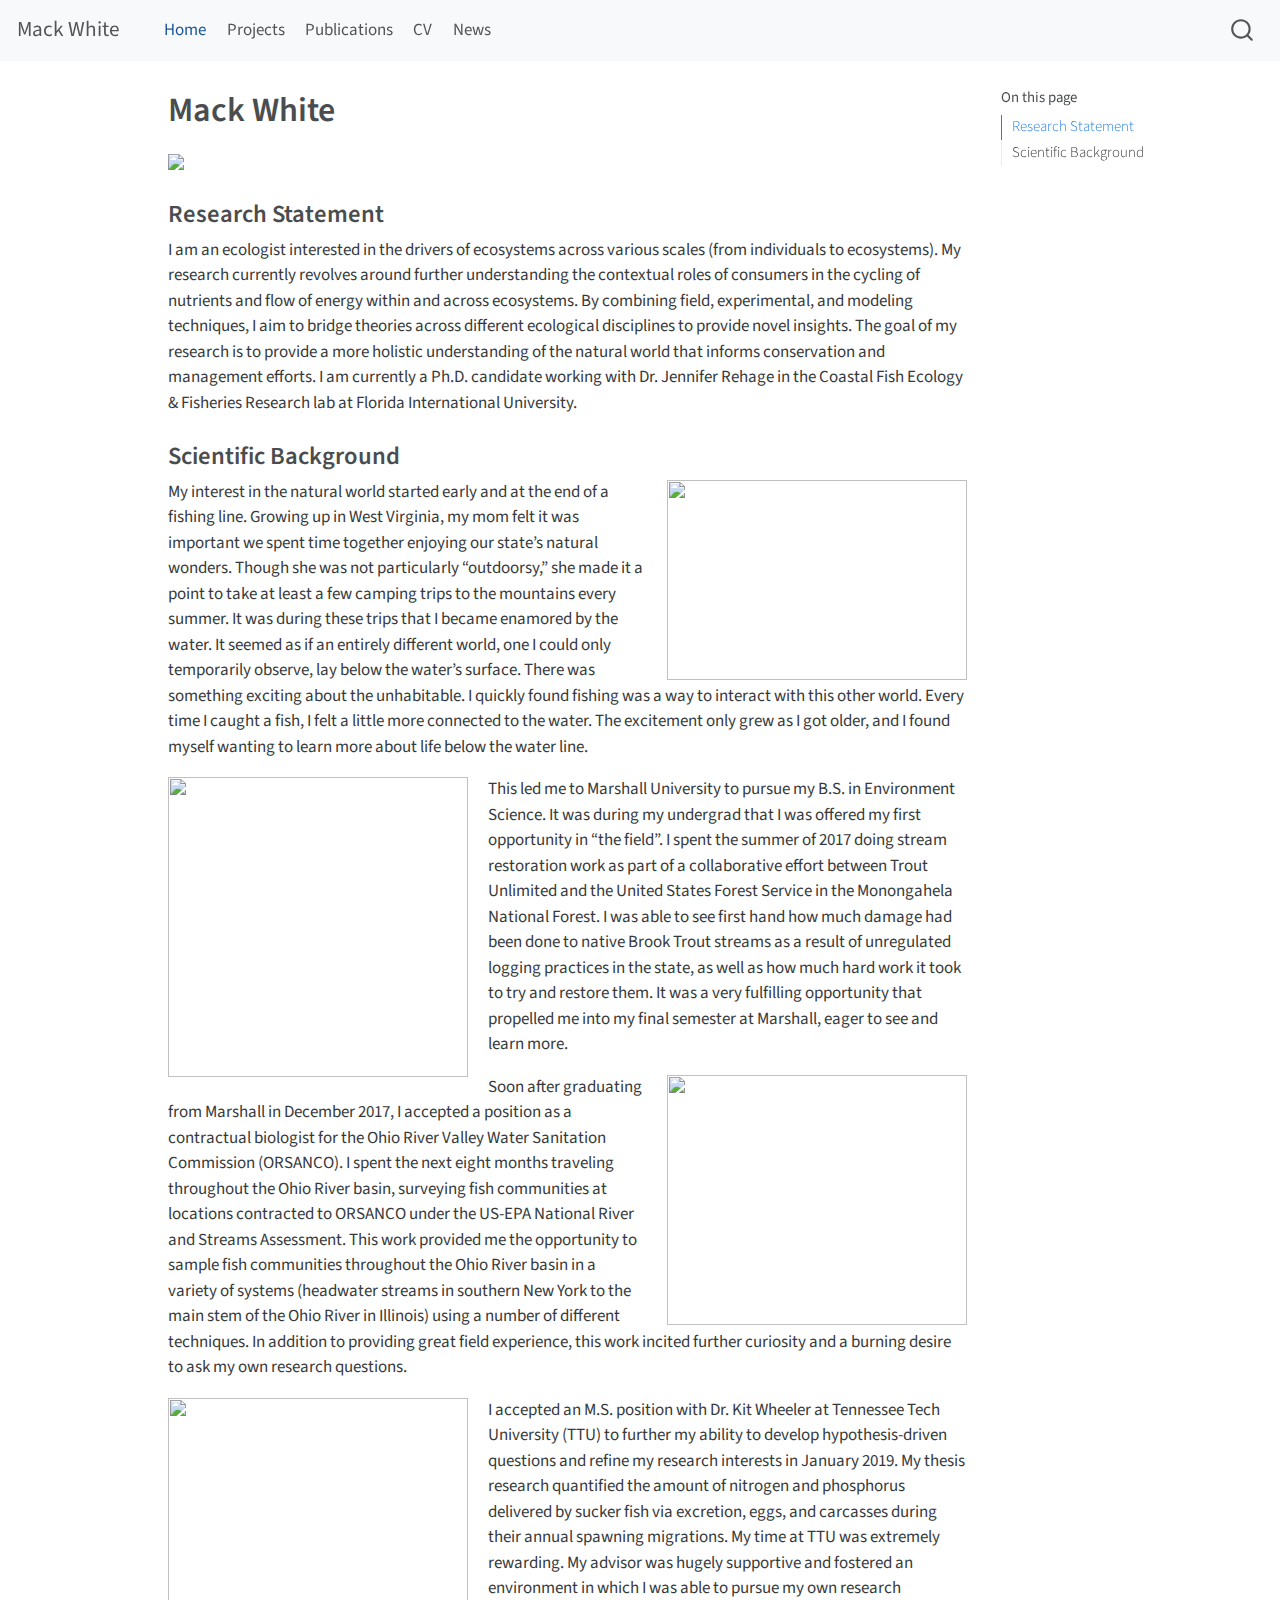
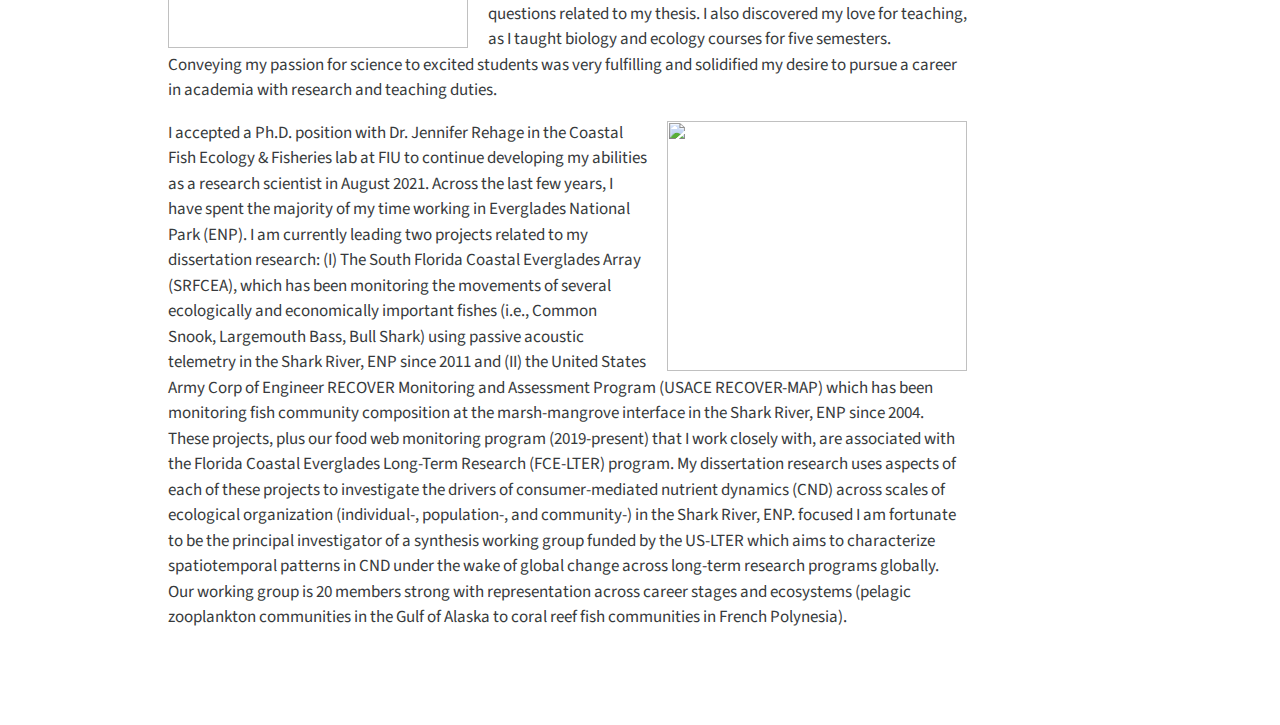
==== commit ba481189: "rendering yml" ====
--- a/docs/index.html
+++ b/docs/index.html
@@ -90,16 +90,16 @@
  <span class="menu-text">Projects</span></a>
   </li>  
   <li class="nav-item">
+    <a class="nav-link" href="./Research.html" rel="" target="">
+ <span class="menu-text">Publications</span></a>
+  </li>  
+  <li class="nav-item">
+    <a class="nav-link" href="./CV.html" rel="" target="">
+ <span class="menu-text">CV</span></a>
+  </li>  
+  <li class="nav-item">
     <a class="nav-link" href="./News.html" rel="" target="">
  <span class="menu-text">News</span></a>
-  </li>  
-  <li class="nav-item">
-    <a class="nav-link" href="./CV.html" rel="" target="">
- <span class="menu-text">CV</span></a>
-  </li>  
-  <li class="nav-item">
-    <a class="nav-link" href="./Publications.html" rel="" target="">
- <span class="menu-text">Publications</span></a>
   </li>  
 </ul>
             <div class="quarto-navbar-tools ms-auto">
@@ -153,7 +153,7 @@
 <p><img src="trout unlim years.jpg" width="300" height="300" style="float:left; margin-right: 20px;"> This led me to Marshall University to pursue my B.S. in Environment Science. It was during my undergrad that I was offered my first opportunity in “the field”. I spent the summer of 2017 doing stream restoration work as part of a collaborative effort between Trout Unlimited and the United States Forest Service in the Monongahela National Forest. I was able to see first hand how much damage had been done to native Brook Trout streams as a result of unregulated logging practices in the state, as well as how much hard work it took to try and restore them. It was a very fulfilling opportunity that propelled me into my final semester at Marshall, eager to see and learn more.</p>
 <p><img src="orsanco years.jpg" width="300" height="250" style="float:right; margin-left: 20px;">Soon after graduating from Marshall in December 2017, I accepted a position as a contractual biologist for the Ohio River Valley Water Sanitation Commission (ORSANCO). I spent the next eight months traveling throughout the Ohio River basin, surveying fish communities at locations contracted to ORSANCO under the US-EPA National River and Streams Assessment. This work provided me the opportunity to sample fish communities throughout the Ohio River basin in a variety of systems (headwater streams in southern New York to the main stem of the Ohio River in Illinois) using a number of different techniques. In addition to providing great field experience, this work incited further curiosity and a burning desire to ask my own research questions.</p>
 <p><img src="tennessee tech years.jpg" width="300" height="250" style="float:left; margin-right: 20px;">I accepted an M.S. position with Dr.&nbsp;Kit Wheeler at Tennessee Tech University (TTU) to further my ability to develop hypothesis-driven questions and refine my research interests in January 2019. My thesis research quantified the amount of nitrogen and phosphorus delivered by sucker fish via excretion, eggs, and carcasses during their annual spawning migrations. My time at TTU was extremely rewarding. My advisor was hugely supportive and fostered an environment in which I was able to pursue my own research questions related to my thesis. I also discovered my love for teaching, as I taught biology and ecology courses for five semesters. Conveying my passion for science to excited students was very fulfilling and solidified my desire to pursue a career in academia with research and teaching duties.</p>
-<p><img src="fiu_photo.jpg" width="300" height="250" style="float:right; margin-left: 20px;">I accepted a Ph.D.&nbsp;position with Dr.&nbsp;Jennifer Rehage in the Coastal Fish Ecology &amp; Fisheries lab at FIU to continue developing my abilities as a research scientist in August 2021. Across the last few years, I have spent the majority of my time working in Everglades National Park (ENP). I am currently leading two projects related to my dissertation research: (I) The South Florida Coastal Everglades Array (SRFCEA), which has been monitoring the movements of several ecologically and economically important fishes (i.e., Common Snook, Largemouth Bass, Bull Shark) using passive acoustic telemetry in the Shark River, ENP since 2011 and (II) the United States Army Corp of Engineer RECOVER Monitoring and Assessment Program (USACE RECOVER-MAP) which has been monitoring fish community composition at the marsh-mangrove interface since 2004. These projects, plus our food web monitoring program that I work closely with, are associated with the Florida Coastal Everglades Long-Term Research (FCE-LTER) program. Additionally, I am fortunate to currently be the principal investigator of a synthesis working group funded by the US-LTER which aims to characterize spatiotemporal patterns in consumer-mediated nutrient dynamics (CND) in the wake of global change across long-term research programs globally. Our working group is 20 members strong with representation across career stages and ecosystem (pelagic zooplankton datasets from the Gulf of Alaska to coral reef datasets from Mo’orea, French Polynesia).</p>
+<p><img src="fiu_photo.jpg" width="300" height="250" style="float:right; margin-left: 20px;">I accepted a Ph.D.&nbsp;position with Dr.&nbsp;Jennifer Rehage in the Coastal Fish Ecology &amp; Fisheries lab at FIU to continue developing my abilities as a research scientist in August 2021. Across the last few years, I have spent the majority of my time working in Everglades National Park (ENP). I am currently leading two projects related to my dissertation research: (I) The South Florida Coastal Everglades Array (SRFCEA), which has been monitoring the movements of several ecologically and economically important fishes (i.e., Common Snook, Largemouth Bass, Bull Shark) using passive acoustic telemetry in the Shark River, ENP since 2011 and (II) the United States Army Corp of Engineer RECOVER Monitoring and Assessment Program (USACE RECOVER-MAP) which has been monitoring fish community composition at the marsh-mangrove interface in the Shark River, ENP since 2004. These projects, plus our food web monitoring program (2019-present) that I work closely with, are associated with the Florida Coastal Everglades Long-Term Research (FCE-LTER) program. My dissertation research uses aspects of each of these projects to investigate the drivers of consumer-mediated nutrient dynamics (CND) across scales of ecological organization (individual-, population-, and community-) in the Shark River, ENP. focused I am fortunate to be the principal investigator of a synthesis working group funded by the US-LTER which aims to characterize spatiotemporal patterns in CND under the wake of global change across long-term research programs globally. Our working group is 20 members strong with representation across career stages and ecosystems (pelagic zooplankton communities in the Gulf of Alaska to coral reef fish communities in French Polynesia).</p>
 
 
 </section>
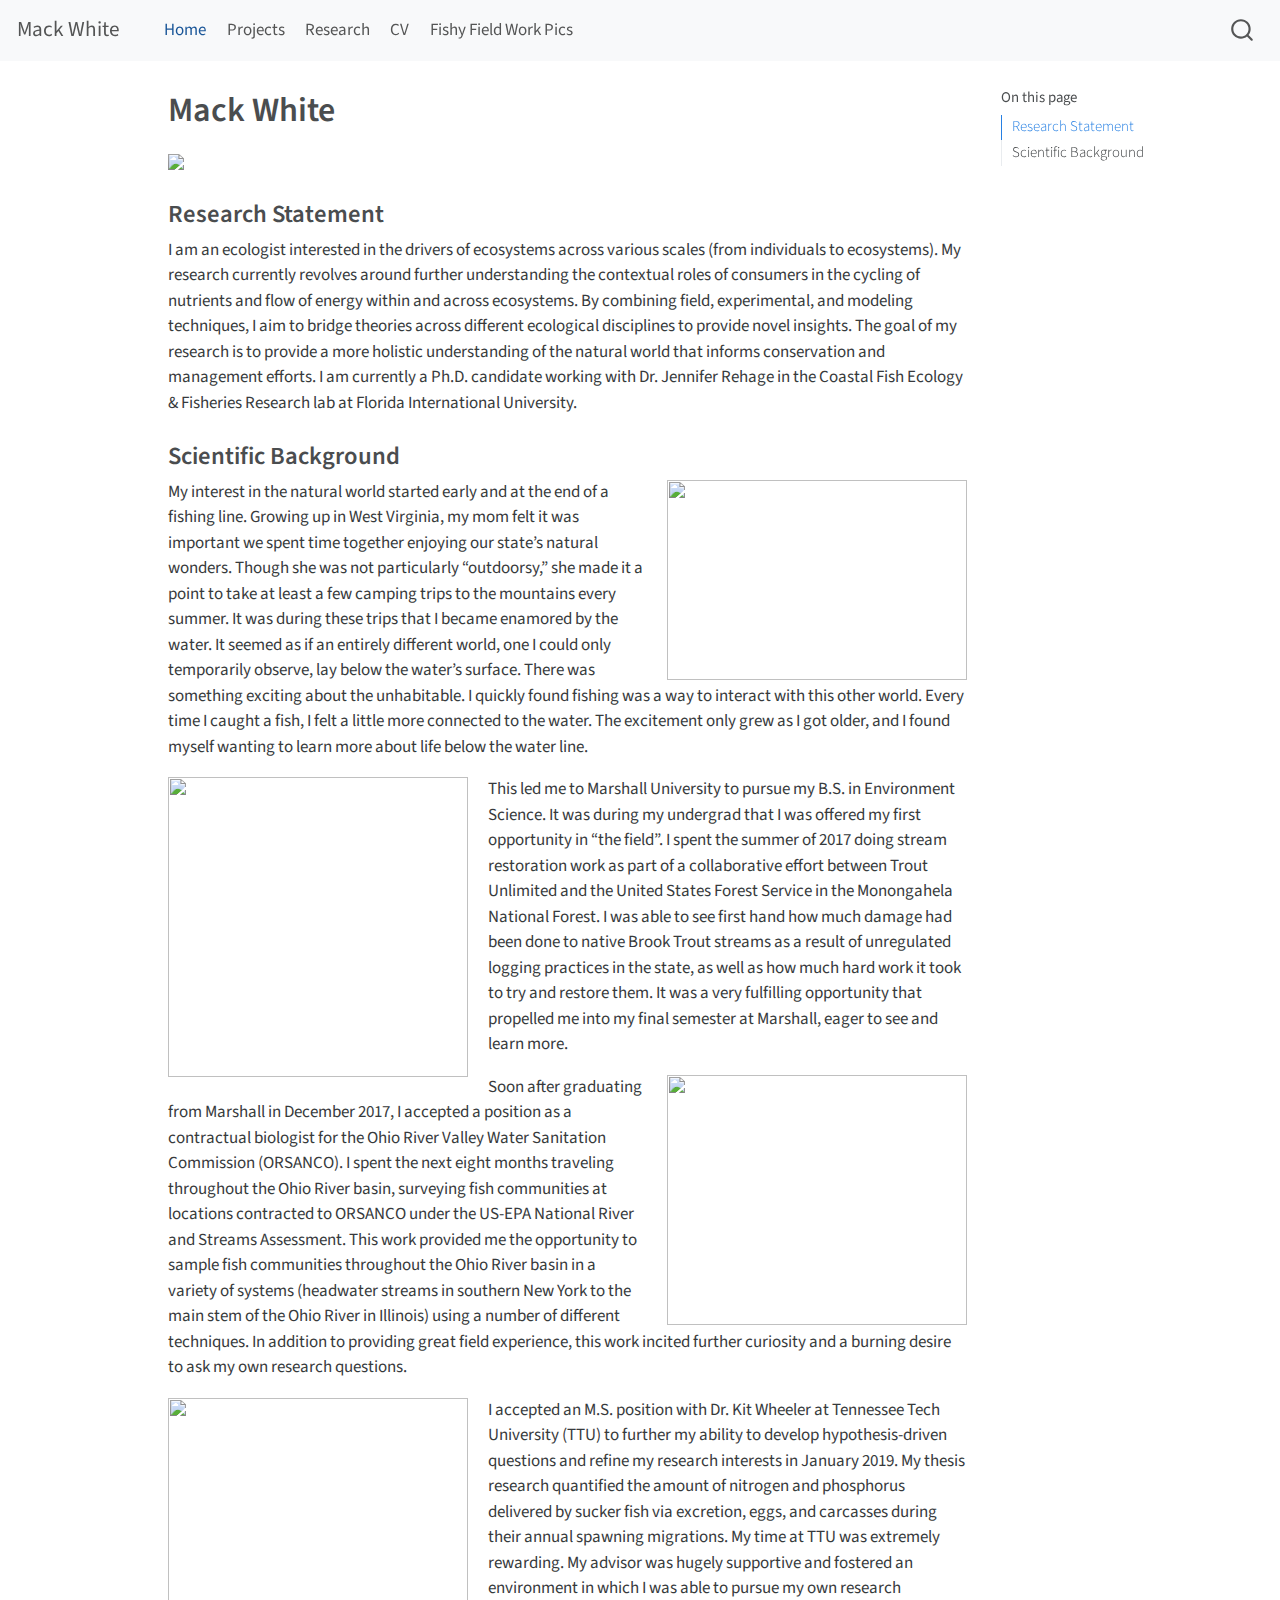
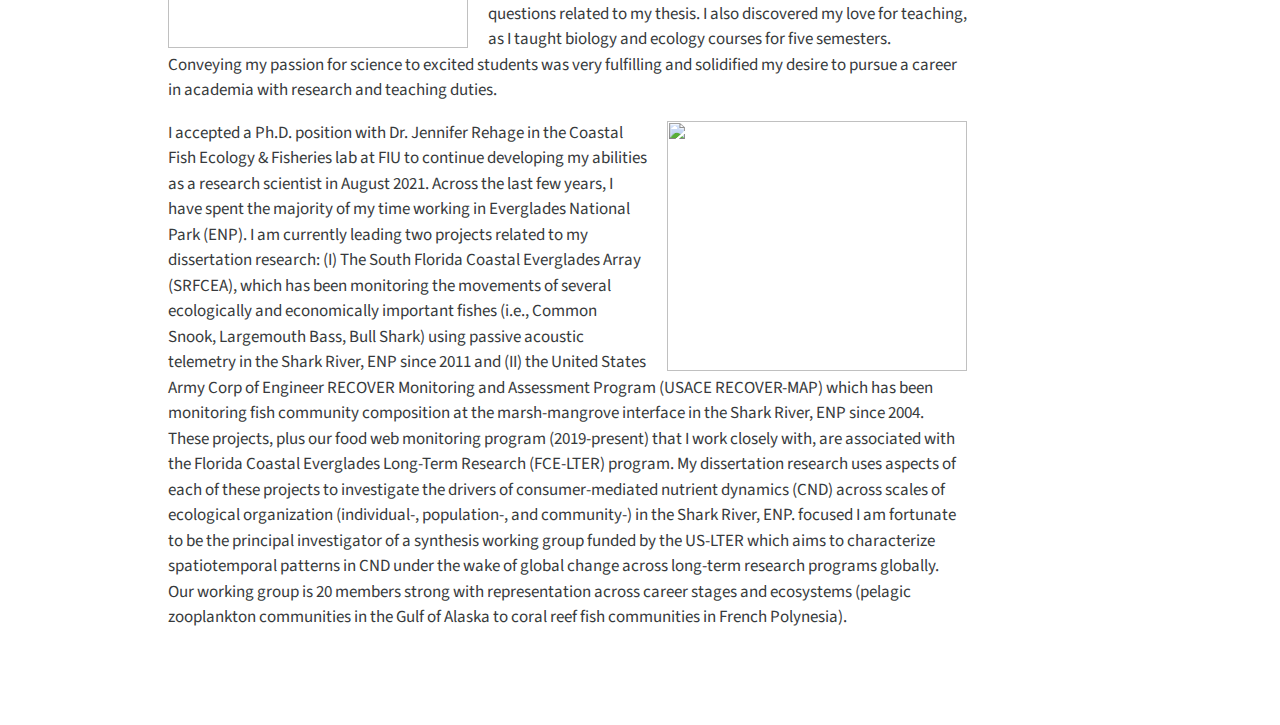
==== commit 8f4c575a: "rendering changes" ====
--- a/docs/index.html
+++ b/docs/index.html
@@ -91,15 +91,15 @@
   </li>  
   <li class="nav-item">
     <a class="nav-link" href="./Research.html" rel="" target="">
- <span class="menu-text">Publications</span></a>
+ <span class="menu-text">Research</span></a>
   </li>  
   <li class="nav-item">
     <a class="nav-link" href="./CV.html" rel="" target="">
  <span class="menu-text">CV</span></a>
   </li>  
   <li class="nav-item">
-    <a class="nav-link" href="./News.html" rel="" target="">
- <span class="menu-text">News</span></a>
+    <a class="nav-link" href="./Pics.html" rel="" target="">
+ <span class="menu-text">Fishy Field Work Pics</span></a>
   </li>  
 </ul>
             <div class="quarto-navbar-tools ms-auto">
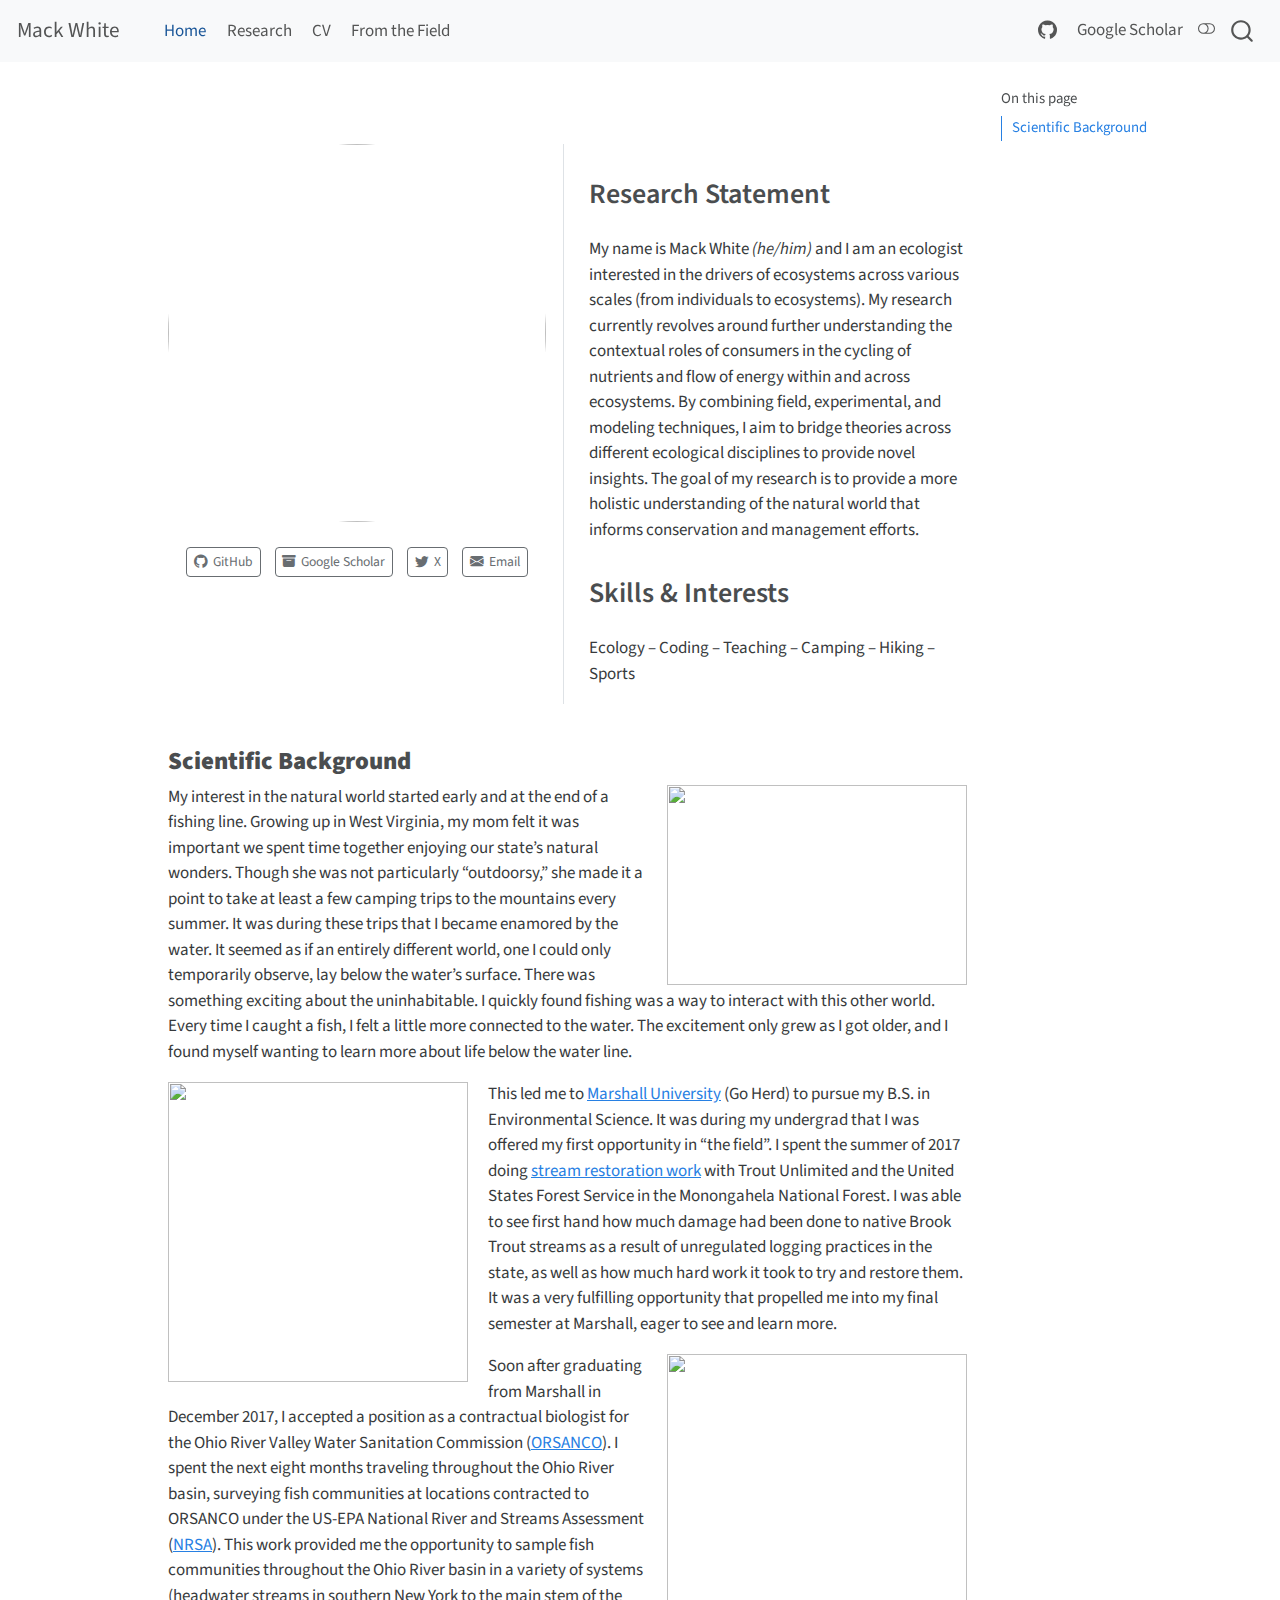
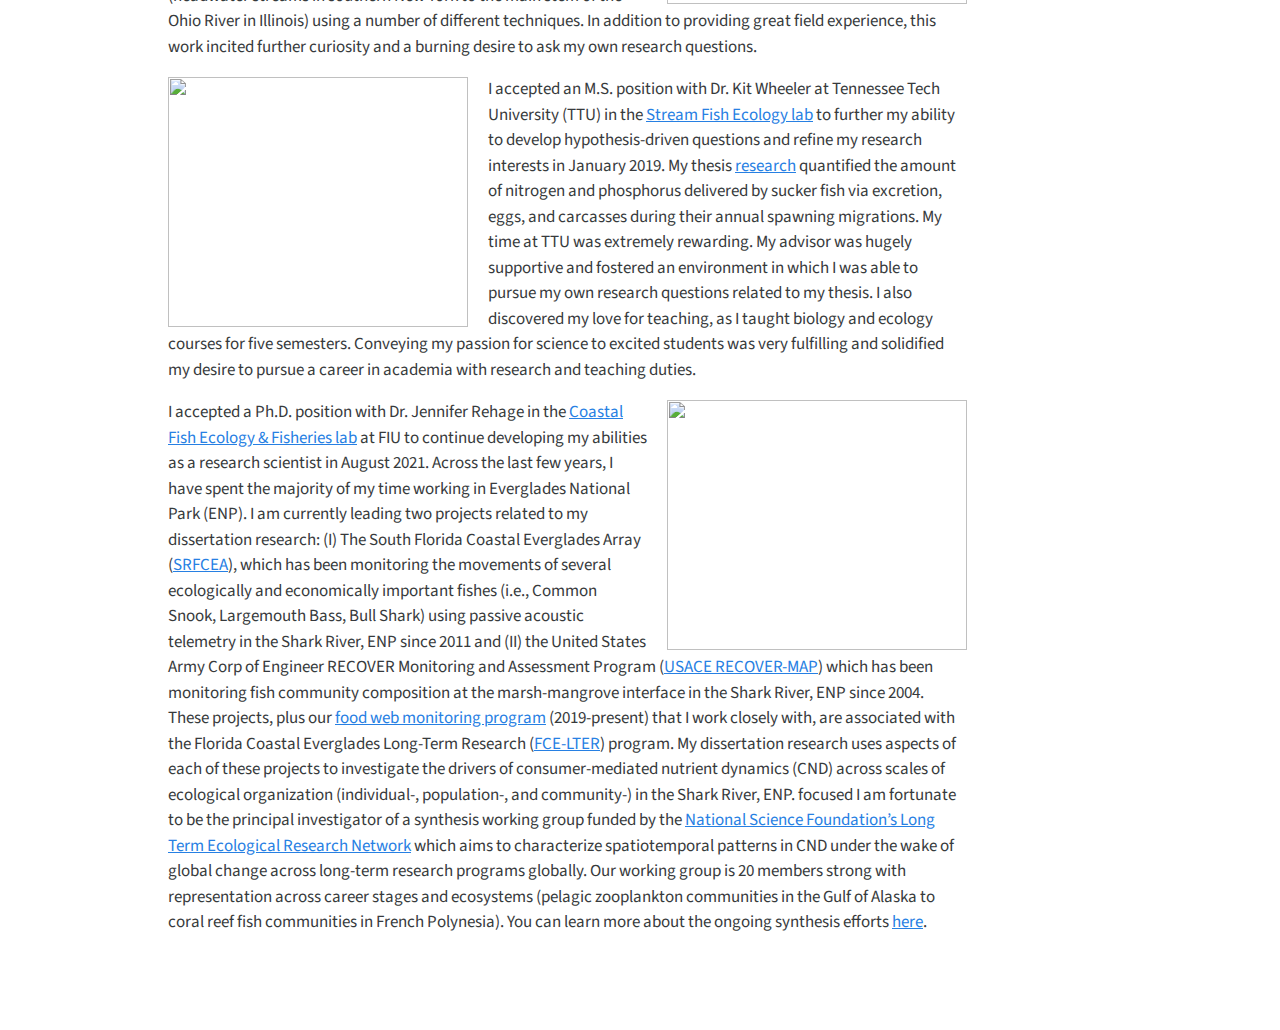
==== commit d2f6c2de: "rendering everything following final~ish~ touches to home page" ====
--- a/docs/index.html
+++ b/docs/index.html
@@ -30,15 +30,19 @@
 <script src="site_libs/quarto-search/fuse.min.js"></script>
 <script src="site_libs/quarto-search/quarto-search.js"></script>
 <meta name="quarto:offset" content="./">
+<link href="./images/fishy_logo.jpg" rel="icon" type="image/jpeg">
 <script src="site_libs/quarto-html/quarto.js"></script>
 <script src="site_libs/quarto-html/popper.min.js"></script>
 <script src="site_libs/quarto-html/tippy.umd.min.js"></script>
-<script src="site_libs/quarto-html/anchor.min.js"></script>
 <link href="site_libs/quarto-html/tippy.css" rel="stylesheet">
-<link href="site_libs/quarto-html/quarto-syntax-highlighting.css" rel="stylesheet" id="quarto-text-highlighting-styles">
+<link href="site_libs/quarto-html/quarto-syntax-highlighting.css" rel="stylesheet" class="quarto-color-scheme" id="quarto-text-highlighting-styles">
+<link href="site_libs/quarto-html/quarto-syntax-highlighting-dark.css" rel="prefetch" class="quarto-color-scheme quarto-color-alternate" id="quarto-text-highlighting-styles">
 <script src="site_libs/bootstrap/bootstrap.min.js"></script>
 <link href="site_libs/bootstrap/bootstrap-icons.css" rel="stylesheet">
-<link href="site_libs/bootstrap/bootstrap.min.css" rel="stylesheet" id="quarto-bootstrap" data-mode="light">
+<link href="site_libs/bootstrap/bootstrap.min.css" rel="stylesheet" class="quarto-color-scheme" id="quarto-bootstrap" data-mode="light">
+<link href="site_libs/bootstrap/bootstrap-dark.min.css" rel="prefetch" class="quarto-color-scheme quarto-color-alternate" id="quarto-bootstrap" data-mode="dark">
+<link href="site_libs/quarto-contrib/fontawesome6-0.1.0/all.css" rel="stylesheet">
+<link href="site_libs/quarto-contrib/fontawesome6-0.1.0/latex-fontsize.css" rel="stylesheet">
 <script id="quarto-search-options" type="application/json">{
   "location": "navbar",
   "copy-button": false,
@@ -61,7 +65,6 @@
 }</script>
 
 
-<link rel="stylesheet" href="styles.css">
 </head>
 
 <body class="nav-fixed">
@@ -86,10 +89,6 @@
  <span class="menu-text">Home</span></a>
   </li>  
   <li class="nav-item">
-    <a class="nav-link" href="./Projects.html" rel="" target="">
- <span class="menu-text">Projects</span></a>
-  </li>  
-  <li class="nav-item">
     <a class="nav-link" href="./Research.html" rel="" target="">
  <span class="menu-text">Research</span></a>
   </li>  
@@ -99,10 +98,22 @@
   </li>  
   <li class="nav-item">
     <a class="nav-link" href="./Pics.html" rel="" target="">
- <span class="menu-text">Fishy Field Work Pics</span></a>
+ <span class="menu-text">From the Field</span></a>
   </li>  
 </ul>
-            <div class="quarto-navbar-tools ms-auto">
+            <ul class="navbar-nav navbar-nav-scroll ms-auto">
+  <li class="nav-item compact">
+    <a class="nav-link" href="https://github.com/mackwhite" rel="" target=""><i class="bi bi-github" role="img">
+</i> 
+ <span class="menu-text"></span></a>
+  </li>  
+  <li class="nav-item">
+    <a class="nav-link" href="https://scholar.google.com/citations?user=hLHcmSYAAAAJ&amp;hl=en&amp;oi=sra" rel="" target="">
+ <span class="menu-text">Google Scholar</span></a>
+  </li>  
+</ul>
+            <div class="quarto-navbar-tools">
+  <a href="" class="quarto-color-scheme-toggle quarto-navigation-tool  px-1" onclick="window.quartoToggleColorScheme(); return false;" title="Toggle dark mode"><i class="bi"></i></a>
 </div>
           </div> <!-- /navcollapse -->
       </div> <!-- /container-fluid -->
@@ -117,43 +128,58 @@
     <h2 id="toc-title">On this page</h2>
    
   <ul>
-  <li><a href="#research-statement" id="toc-research-statement" class="nav-link active" data-scroll-target="#research-statement">Research Statement</a></li>
-  <li><a href="#scientific-background" id="toc-scientific-background" class="nav-link" data-scroll-target="#scientific-background">Scientific Background</a></li>
+  <li><a href="#scientific-background" id="toc-scientific-background" class="nav-link active" data-scroll-target="#scientific-background"><strong>Scientific Background</strong></a></li>
   </ul>
 </nav>
     </div>
 <!-- main -->
 <main class="content" id="quarto-document-content">
 
-<header id="title-block-header" class="quarto-title-block default">
-<div class="quarto-title">
-<h1 class="title">Mack White</h1>
+
+
+<div class="quarto-about-trestles">
+  <div class="about-entity">
+    <img src="images/front_facing_pic.jpg" class="about-image
+  round " style="height: 10cm; width: 10cm;">
+    <div class="about-links">
+  <a href="https://github.com/mackwhite" class="about-link" rel="" target="">
+    <i class="bi bi-github"></i>
+     <span class="about-link-text">GitHub</span>
+  </a>
+  <a href="https://scholar.google.com/citations?user=hLHcmSYAAAAJ&amp;hl=en&amp;oi=sra" class="about-link" rel="" target="">
+    <i class="bi bi-archive-fill"></i>
+     <span class="about-link-text">Google Scholar</span>
+  </a>
+  <a href="https://www.linkedin.com/in/nicholasjlyon" class="about-link" rel="" target="">
+    <i class="bi bi-twitter"></i>
+     <span class="about-link-text">X</span>
+  </a>
+  <a href="mailto:mwhite@fiu.edu" class="about-link" rel="" target="">
+    <i class="bi bi-envelope-fill"></i>
+     <span class="about-link-text">Email</span>
+  </a>
 </div>
-
-
-
-<div class="quarto-title-meta">
-
-    
-  
-    
   </div>
-  
-
-</header>
-
-<p><img src="new_headshot.jpg" class="img-fluid"></p>
-<section id="research-statement" class="level3">
-<h3 class="anchored" data-anchor-id="research-statement">Research Statement</h3>
-<p>I am an ecologist interested in the drivers of ecosystems across various scales (from individuals to ecosystems). My research currently revolves around further understanding the contextual roles of consumers in the cycling of nutrients and flow of energy within and across ecosystems. By combining field, experimental, and modeling techniques, I aim to bridge theories across different ecological disciplines to provide novel insights. The goal of my research is to provide a more holistic understanding of the natural world that informs conservation and management efforts. I am currently a Ph.D.&nbsp;candidate working with Dr.&nbsp;Jennifer Rehage in the Coastal Fish Ecology &amp; Fisheries Research lab at Florida International University.</p>
+  <div class="about-contents"><div id="header">
+<section id="research-statement" class="level2">
+<h2 data-anchor-id="research-statement">Research Statement</h2>
+<p>My name is Mack White <em>(he/him)</em> and I am an ecologist interested in the drivers of ecosystems across various scales (from individuals to ecosystems). My research currently revolves around further understanding the contextual roles of consumers in the cycling of nutrients and flow of energy within and across ecosystems. By combining field, experimental, and modeling techniques, I aim to bridge theories across different ecological disciplines to provide novel insights. The goal of my research is to provide a more holistic understanding of the natural world that informs conservation and management efforts.</p>
 </section>
+<section id="skills-interests" class="level2">
+<h2 data-anchor-id="skills-interests">Skills &amp; Interests</h2>
+<p><i class="fa-solid fa-fish" aria-hidden="true"></i> Ecology – <i class="fa-solid fa-screwdriver-wrench" aria-hidden="true"></i> Coding – <i class="fa-solid fa-person-chalkboard" aria-hidden="true"></i> Teaching – <i class="fa-solid fa-tent" aria-hidden="true"></i> Camping – <i class="fa-solid fa-tree" aria-hidden="true"></i> Hiking – <i class="fa-solid fa-football" aria-hidden="true"></i> Sports</p>
+</section>
+</div></div>
+</div>
+
 <section id="scientific-background" class="level3">
-<h3 class="anchored" data-anchor-id="scientific-background">Scientific Background</h3>
-<p><img src="early_years_fishing.jpg" width="300" height="200" style="float:right; margin-left: 20px;"> My interest in the natural world started early and at the end of a fishing line. Growing up in West Virginia, my mom felt it was important we spent time together enjoying our state’s natural wonders. Though she was not particularly “outdoorsy,” she made it a point to take at least a few camping trips to the mountains every summer. It was during these trips that I became enamored by the water. It seemed as if an entirely different world, one I could only temporarily observe, lay below the water’s surface. There was something exciting about the unhabitable. I quickly found fishing was a way to interact with this other world. Every time I caught a fish, I felt a little more connected to the water. The excitement only grew as I got older, and I found myself wanting to learn more about life below the water line.</p>
-<p><img src="trout unlim years.jpg" width="300" height="300" style="float:left; margin-right: 20px;"> This led me to Marshall University to pursue my B.S. in Environment Science. It was during my undergrad that I was offered my first opportunity in “the field”. I spent the summer of 2017 doing stream restoration work as part of a collaborative effort between Trout Unlimited and the United States Forest Service in the Monongahela National Forest. I was able to see first hand how much damage had been done to native Brook Trout streams as a result of unregulated logging practices in the state, as well as how much hard work it took to try and restore them. It was a very fulfilling opportunity that propelled me into my final semester at Marshall, eager to see and learn more.</p>
-<p><img src="orsanco years.jpg" width="300" height="250" style="float:right; margin-left: 20px;">Soon after graduating from Marshall in December 2017, I accepted a position as a contractual biologist for the Ohio River Valley Water Sanitation Commission (ORSANCO). I spent the next eight months traveling throughout the Ohio River basin, surveying fish communities at locations contracted to ORSANCO under the US-EPA National River and Streams Assessment. This work provided me the opportunity to sample fish communities throughout the Ohio River basin in a variety of systems (headwater streams in southern New York to the main stem of the Ohio River in Illinois) using a number of different techniques. In addition to providing great field experience, this work incited further curiosity and a burning desire to ask my own research questions.</p>
-<p><img src="tennessee tech years.jpg" width="300" height="250" style="float:left; margin-right: 20px;">I accepted an M.S. position with Dr.&nbsp;Kit Wheeler at Tennessee Tech University (TTU) to further my ability to develop hypothesis-driven questions and refine my research interests in January 2019. My thesis research quantified the amount of nitrogen and phosphorus delivered by sucker fish via excretion, eggs, and carcasses during their annual spawning migrations. My time at TTU was extremely rewarding. My advisor was hugely supportive and fostered an environment in which I was able to pursue my own research questions related to my thesis. I also discovered my love for teaching, as I taught biology and ecology courses for five semesters. Conveying my passion for science to excited students was very fulfilling and solidified my desire to pursue a career in academia with research and teaching duties.</p>
-<p><img src="fiu_photo.jpg" width="300" height="250" style="float:right; margin-left: 20px;">I accepted a Ph.D.&nbsp;position with Dr.&nbsp;Jennifer Rehage in the Coastal Fish Ecology &amp; Fisheries lab at FIU to continue developing my abilities as a research scientist in August 2021. Across the last few years, I have spent the majority of my time working in Everglades National Park (ENP). I am currently leading two projects related to my dissertation research: (I) The South Florida Coastal Everglades Array (SRFCEA), which has been monitoring the movements of several ecologically and economically important fishes (i.e., Common Snook, Largemouth Bass, Bull Shark) using passive acoustic telemetry in the Shark River, ENP since 2011 and (II) the United States Army Corp of Engineer RECOVER Monitoring and Assessment Program (USACE RECOVER-MAP) which has been monitoring fish community composition at the marsh-mangrove interface in the Shark River, ENP since 2004. These projects, plus our food web monitoring program (2019-present) that I work closely with, are associated with the Florida Coastal Everglades Long-Term Research (FCE-LTER) program. My dissertation research uses aspects of each of these projects to investigate the drivers of consumer-mediated nutrient dynamics (CND) across scales of ecological organization (individual-, population-, and community-) in the Shark River, ENP. focused I am fortunate to be the principal investigator of a synthesis working group funded by the US-LTER which aims to characterize spatiotemporal patterns in CND under the wake of global change across long-term research programs globally. Our working group is 20 members strong with representation across career stages and ecosystems (pelagic zooplankton communities in the Gulf of Alaska to coral reef fish communities in French Polynesia).</p>
+<h3 data-anchor-id="scientific-background"><strong>Scientific Background</strong></h3>
+<p><img src="early_years_fishing.jpg" width="300" height="200" style="float:right; margin-left: 20px;"> My interest in the natural world started early and at the end of a fishing line. Growing up in West Virginia, my mom felt it was important we spent time together enjoying our state’s natural wonders. Though she was not particularly “outdoorsy,” she made it a point to take at least a few camping trips to the mountains every summer. It was during these trips that I became enamored by the water. It seemed as if an entirely different world, one I could only temporarily observe, lay below the water’s surface. There was something exciting about the uninhabitable. I quickly found fishing was a way to interact with this other world. Every time I caught a fish, I felt a little more connected to the water. The excitement only grew as I got older, and I found myself wanting to learn more about life below the water line.</p>
+<p><img src="trout unlim years.jpg" width="300" height="300" style="float:left; margin-right: 20px;"> This led me to <a href="https://www.marshall.edu/">Marshall University</a> (Go Herd) to pursue my B.S. in Environmental Science. It was during my undergrad that I was offered my first opportunity in “the field”. I spent the summer of 2017 doing <a href="https://pocahontastimes.com/forest-service-restoring-upper-greenbrier-watershed/">stream restoration work</a> with Trout Unlimited and the United States Forest Service in the Monongahela National Forest. I was able to see first hand how much damage had been done to native Brook Trout streams as a result of unregulated logging practices in the state, as well as how much hard work it took to try and restore them. It was a very fulfilling opportunity that propelled me into my final semester at Marshall, eager to see and learn more.</p>
+<p><img src="orsanco years.jpg" width="300" height="250" style="float:right; margin-left: 20px;">Soon after graduating from Marshall in December 2017, I accepted a position as a contractual biologist for the Ohio River Valley Water Sanitation Commission (<a href="https://www.orsanco.org/programs/fish-population/">ORSANCO</a>). I spent the next eight months traveling throughout the Ohio River basin, surveying fish communities at locations contracted to ORSANCO under the US-EPA National River and Streams Assessment (<a href="https://www.epa.gov/national-aquatic-resource-surveys/nrsa">NRSA</a>). This work provided me the opportunity to sample fish communities throughout the Ohio River basin in a variety of systems (headwater streams in southern New York to the main stem of the Ohio River in Illinois) using a number of different techniques. In addition to providing great field experience, this work incited further curiosity and a burning desire to ask my own research questions.</p>
+<p><img src="tennessee tech years.jpg" width="300" height="250" style="float:left; margin-right: 20px;">I accepted an M.S. position with Dr.&nbsp;Kit Wheeler at Tennessee Tech University (TTU) in the <a href="https://www.tntechstreamfishecology.org/home">Stream Fish Ecology lab</a> to further my ability to develop hypothesis-driven questions and refine my research interests in January 2019. My thesis <a href="https://onlinelibrary.wiley.com/doi/abs/10.1111/eff.12676?casa_token=iL3lmaaBBaQAAAAA%3AXM4qvMSIy7WmQ3NHfRKAkJs1Ip-clEuT8qLC8oz834MQkVDVWo8EB9dhI9p-fABclVW7BFkqZoNJ_UL8rw">research</a> quantified the amount of nitrogen and phosphorus delivered by sucker fish via excretion, eggs, and carcasses during their annual spawning migrations. My time at TTU was extremely rewarding. My advisor was hugely supportive and fostered an environment in which I was able to pursue my own research questions related to my thesis. I also discovered my love for teaching, as I taught biology and ecology courses for five semesters. Conveying my passion for science to excited students was very fulfilling and solidified my desire to pursue a career in academia with research and teaching duties.</p>
+<p><img src="fiu_photo.jpg" width="300" height="250" style="float:right; margin-left: 20px;">I accepted a Ph.D.&nbsp;position with Dr.&nbsp;Jennifer Rehage in the <a href="https://myweb.fiu.edu/rehagej/">Coastal Fish Ecology &amp; Fisheries lab</a> at FIU to continue developing my abilities as a research scientist in August 2021. Across the last few years, I have spent the majority of my time working in Everglades National Park (ENP). I am currently leading two projects related to my dissertation research: (I) The South Florida Coastal Everglades Array (<a href="https://members.oceantrack.org/project?ccode=FACT.SRFCEA">SRFCEA</a>), which has been monitoring the movements of several ecologically and economically important fishes (i.e., Common Snook, Largemouth Bass, Bull Shark) using passive acoustic telemetry in the Shark River, ENP since 2011 and (II) the United States Army Corp of Engineer RECOVER Monitoring and Assessment Program (<a href="https://www.saj.usace.army.mil/Missions/Environmental/Ecosystem-Restoration/RECOVER">USACE RECOVER-MAP</a>) which has been monitoring fish community composition at the marsh-mangrove interface in the Shark River, ENP since 2004. These projects, plus our <a href="https://fce-lter.fiu.edu/data/core/metadata/?packageid=knb-lter-fce.1242.4">food web monitoring program</a> (2019-present) that I work closely with, are associated with the Florida Coastal Everglades Long-Term Research (<a href="https://fcelter.fiu.edu/">FCE-LTER</a>) program. My dissertation research uses aspects of each of these projects to investigate the drivers of consumer-mediated nutrient dynamics (CND) across scales of ecological organization (individual-, population-, and community-) in the Shark River, ENP. focused I am fortunate to be the principal investigator of a synthesis working group funded by the <a href="https://lternet.edu/">National Science Foundation’s Long Term Ecological Research Network</a> which aims to characterize spatiotemporal patterns in CND under the wake of global change across long-term research programs globally. Our working group is 20 members strong with representation across career stages and ecosystems (pelagic zooplankton communities in the Gulf of Alaska to coral reef fish communities in French Polynesia). You can learn more about the ongoing synthesis efforts <a href="https://lternet.edu/working-groups/marine-consumer-nutrient-dynamics/">here</a>.</p>
+
 
 
 </section>
@@ -179,13 +205,121 @@
     }
   }
   toggleBodyColorPrimary();  
-  const icon = "";
-  const anchorJS = new window.AnchorJS();
-  anchorJS.options = {
-    placement: 'right',
-    icon: icon
+  const disableStylesheet = (stylesheets) => {
+    for (let i=0; i < stylesheets.length; i++) {
+      const stylesheet = stylesheets[i];
+      stylesheet.rel = 'prefetch';
+    }
+  }
+  const enableStylesheet = (stylesheets) => {
+    for (let i=0; i < stylesheets.length; i++) {
+      const stylesheet = stylesheets[i];
+      stylesheet.rel = 'stylesheet';
+    }
+  }
+  const manageTransitions = (selector, allowTransitions) => {
+    const els = window.document.querySelectorAll(selector);
+    for (let i=0; i < els.length; i++) {
+      const el = els[i];
+      if (allowTransitions) {
+        el.classList.remove('notransition');
+      } else {
+        el.classList.add('notransition');
+      }
+    }
+  }
+  const toggleColorMode = (alternate) => {
+    // Switch the stylesheets
+    const alternateStylesheets = window.document.querySelectorAll('link.quarto-color-scheme.quarto-color-alternate');
+    manageTransitions('#quarto-margin-sidebar .nav-link', false);
+    if (alternate) {
+      enableStylesheet(alternateStylesheets);
+      for (const sheetNode of alternateStylesheets) {
+        if (sheetNode.id === "quarto-bootstrap") {
+          toggleBodyColorMode(sheetNode);
+        }
+      }
+    } else {
+      disableStylesheet(alternateStylesheets);
+      toggleBodyColorPrimary();
+    }
+    manageTransitions('#quarto-margin-sidebar .nav-link', true);
+    // Switch the toggles
+    const toggles = window.document.querySelectorAll('.quarto-color-scheme-toggle');
+    for (let i=0; i < toggles.length; i++) {
+      const toggle = toggles[i];
+      if (toggle) {
+        if (alternate) {
+          toggle.classList.add("alternate");     
+        } else {
+          toggle.classList.remove("alternate");
+        }
+      }
+    }
+    // Hack to workaround the fact that safari doesn't
+    // properly recolor the scrollbar when toggling (#1455)
+    if (navigator.userAgent.indexOf('Safari') > 0 && navigator.userAgent.indexOf('Chrome') == -1) {
+      manageTransitions("body", false);
+      window.scrollTo(0, 1);
+      setTimeout(() => {
+        window.scrollTo(0, 0);
+        manageTransitions("body", true);
+      }, 40);  
+    }
+  }
+  const isFileUrl = () => { 
+    return window.location.protocol === 'file:';
+  }
+  const hasAlternateSentinel = () => {  
+    let styleSentinel = getColorSchemeSentinel();
+    if (styleSentinel !== null) {
+      return styleSentinel === "alternate";
+    } else {
+      return false;
+    }
+  }
+  const setStyleSentinel = (alternate) => {
+    const value = alternate ? "alternate" : "default";
+    if (!isFileUrl()) {
+      window.localStorage.setItem("quarto-color-scheme", value);
+    } else {
+      localAlternateSentinel = value;
+    }
+  }
+  const getColorSchemeSentinel = () => {
+    if (!isFileUrl()) {
+      const storageValue = window.localStorage.getItem("quarto-color-scheme");
+      return storageValue != null ? storageValue : localAlternateSentinel;
+    } else {
+      return localAlternateSentinel;
+    }
+  }
+  let localAlternateSentinel = 'default';
+  // Dark / light mode switch
+  window.quartoToggleColorScheme = () => {
+    // Read the current dark / light value 
+    let toAlternate = !hasAlternateSentinel();
+    toggleColorMode(toAlternate);
+    setStyleSentinel(toAlternate);
   };
-  anchorJS.add('.anchored');
+  // Ensure there is a toggle, if there isn't float one in the top right
+  if (window.document.querySelector('.quarto-color-scheme-toggle') === null) {
+    const a = window.document.createElement('a');
+    a.classList.add('top-right');
+    a.classList.add('quarto-color-scheme-toggle');
+    a.href = "";
+    a.onclick = function() { try { window.quartoToggleColorScheme(); } catch {} return false; };
+    const i = window.document.createElement("i");
+    i.classList.add('bi');
+    a.appendChild(i);
+    window.document.body.appendChild(a);
+  }
+  // Switch to dark mode if need be
+  if (hasAlternateSentinel()) {
+    toggleColorMode(true);
+  } else {
+    toggleColorMode(false);
+  }
   const isCodeAnnotation = (el) => {
     for (const clz of el.classList) {
       if (clz.startsWith('code-annotation-')) {                     
@@ -390,6 +524,20 @@
       });
     }
   }
+    var localhostRegex = new RegExp(/^(?:http|https):\/\/localhost\:?[0-9]*\//);
+      var filterRegex = new RegExp('/' + window.location.host + '/');
+    var isInternal = (href) => {
+        return filterRegex.test(href) || localhostRegex.test(href);
+    }
+    // Inspect non-navigation links and adorn them if external
+ 	var links = window.document.querySelectorAll('a[href]:not(.nav-link):not(.navbar-brand):not(.toc-action):not(.sidebar-link):not(.sidebar-item-toggle):not(.pagination-link):not(.no-external):not([aria-hidden]):not(.dropdown-item)');
+    for (var i=0; i<links.length; i++) {
+      const link = links[i];
+      if (!isInternal(link.href)) {
+          // target, if specified
+          link.setAttribute("target", "_blank");
+      }
+    }
 });
 </script>
 </div> <!-- /content -->
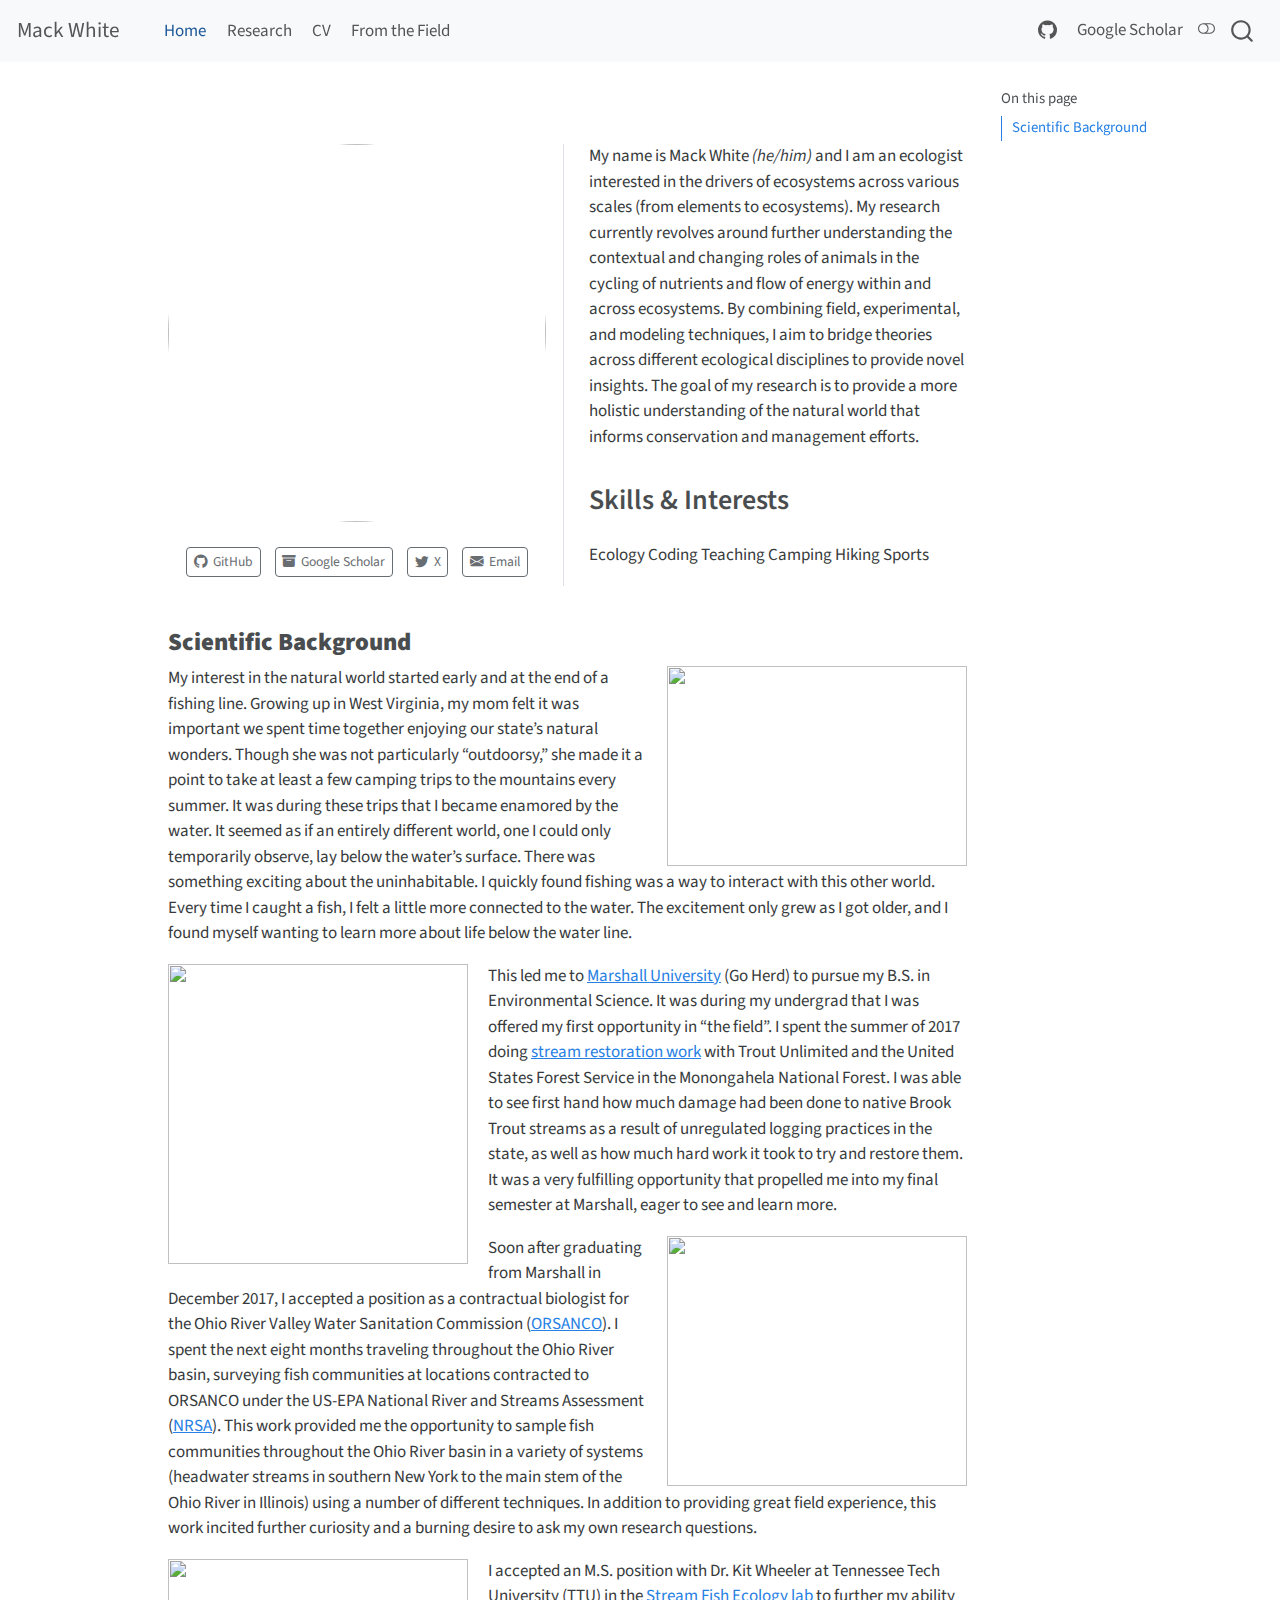
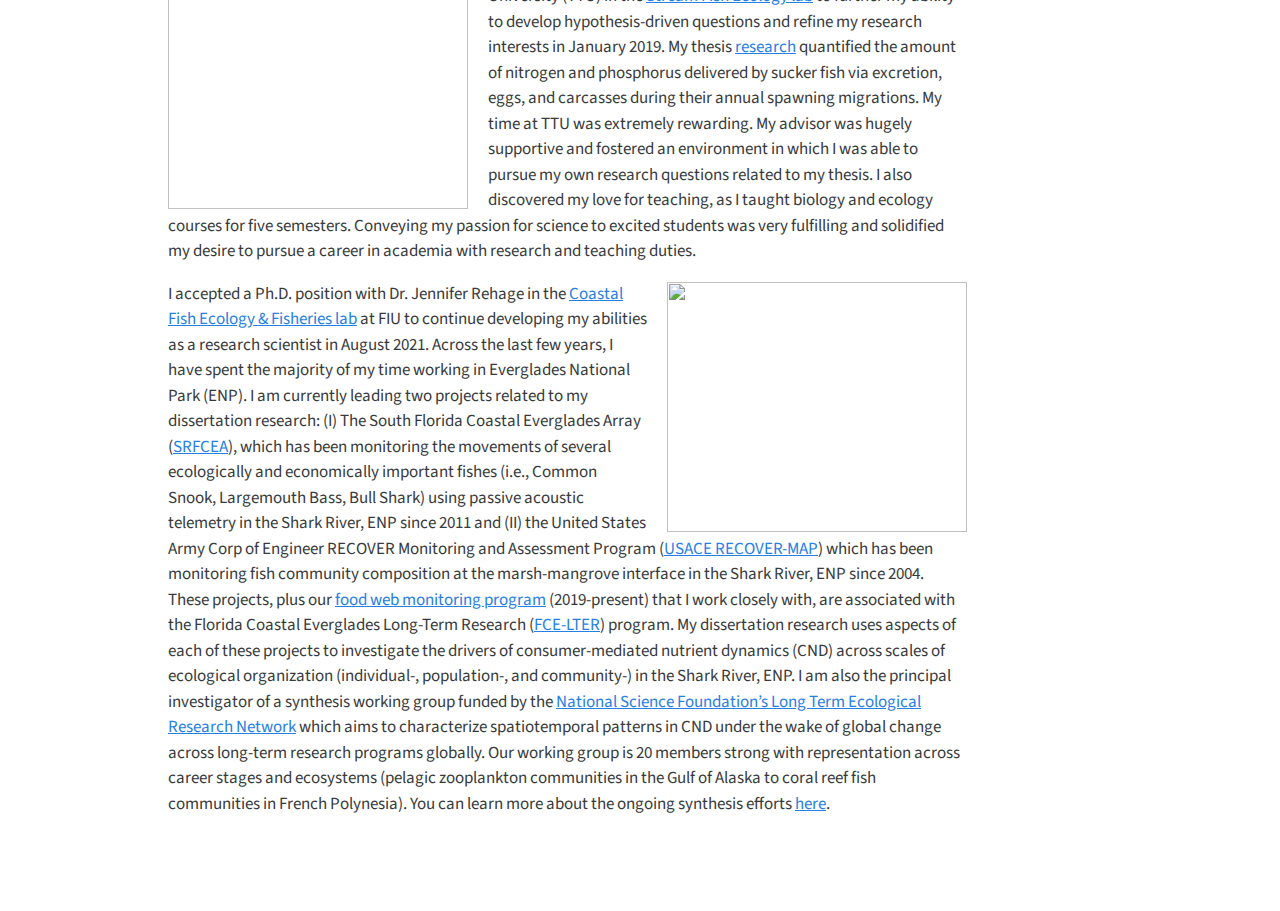
==== commit e5152849: "revising text on home page" ====
--- a/docs/index.html
+++ b/docs/index.html
@@ -139,7 +139,7 @@
 
 <div class="quarto-about-trestles">
   <div class="about-entity">
-    <img src="images/front_facing_pic.jpg" class="about-image
+    <img src="images/new_headshot.jpg" class="about-image
   round " style="height: 10cm; width: 10cm;">
     <div class="about-links">
   <a href="https://github.com/mackwhite" class="about-link" rel="" target="">
@@ -150,7 +150,7 @@
     <i class="bi bi-archive-fill"></i>
      <span class="about-link-text">Google Scholar</span>
   </a>
-  <a href="https://www.linkedin.com/in/nicholasjlyon" class="about-link" rel="" target="">
+  <a href="https://x.com/mackwhite_eco" class="about-link" rel="" target="">
     <i class="bi bi-twitter"></i>
      <span class="about-link-text">X</span>
   </a>
@@ -161,24 +161,21 @@
 </div>
   </div>
   <div class="about-contents"><div id="header">
-<section id="research-statement" class="level2">
-<h2 data-anchor-id="research-statement">Research Statement</h2>
-<p>My name is Mack White <em>(he/him)</em> and I am an ecologist interested in the drivers of ecosystems across various scales (from individuals to ecosystems). My research currently revolves around further understanding the contextual roles of consumers in the cycling of nutrients and flow of energy within and across ecosystems. By combining field, experimental, and modeling techniques, I aim to bridge theories across different ecological disciplines to provide novel insights. The goal of my research is to provide a more holistic understanding of the natural world that informs conservation and management efforts.</p>
-</section>
+<p>My name is Mack White <em>(he/him)</em> and I am an ecologist interested in the drivers of ecosystems across various scales (from elements to ecosystems). My research currently revolves around further understanding the contextual and changing roles of animals in the cycling of nutrients and flow of energy within and across ecosystems. By combining field, experimental, and modeling techniques, I aim to bridge theories across different ecological disciplines to provide novel insights. The goal of my research is to provide a more holistic understanding of the natural world that informs conservation and management efforts.</p>
 <section id="skills-interests" class="level2">
 <h2 data-anchor-id="skills-interests">Skills &amp; Interests</h2>
-<p><i class="fa-solid fa-fish" aria-hidden="true"></i> Ecology – <i class="fa-solid fa-screwdriver-wrench" aria-hidden="true"></i> Coding – <i class="fa-solid fa-person-chalkboard" aria-hidden="true"></i> Teaching – <i class="fa-solid fa-tent" aria-hidden="true"></i> Camping – <i class="fa-solid fa-tree" aria-hidden="true"></i> Hiking – <i class="fa-solid fa-football" aria-hidden="true"></i> Sports</p>
+<p><i class="fa-solid fa-fish" aria-hidden="true"></i> Ecology <i class="fa-solid fa-screwdriver-wrench" aria-hidden="true"></i> Coding <i class="fa-solid fa-person-chalkboard" aria-hidden="true"></i> Teaching <i class="fa-solid fa-tent" aria-hidden="true"></i> Camping <i class="fa-solid fa-tree" aria-hidden="true"></i> Hiking <i class="fa-solid fa-football" aria-hidden="true"></i> Sports</p>
 </section>
 </div></div>
 </div>
 
 <section id="scientific-background" class="level3">
 <h3 data-anchor-id="scientific-background"><strong>Scientific Background</strong></h3>
-<p><img src="early_years_fishing.jpg" width="300" height="200" style="float:right; margin-left: 20px;"> My interest in the natural world started early and at the end of a fishing line. Growing up in West Virginia, my mom felt it was important we spent time together enjoying our state’s natural wonders. Though she was not particularly “outdoorsy,” she made it a point to take at least a few camping trips to the mountains every summer. It was during these trips that I became enamored by the water. It seemed as if an entirely different world, one I could only temporarily observe, lay below the water’s surface. There was something exciting about the uninhabitable. I quickly found fishing was a way to interact with this other world. Every time I caught a fish, I felt a little more connected to the water. The excitement only grew as I got older, and I found myself wanting to learn more about life below the water line.</p>
-<p><img src="trout unlim years.jpg" width="300" height="300" style="float:left; margin-right: 20px;"> This led me to <a href="https://www.marshall.edu/">Marshall University</a> (Go Herd) to pursue my B.S. in Environmental Science. It was during my undergrad that I was offered my first opportunity in “the field”. I spent the summer of 2017 doing <a href="https://pocahontastimes.com/forest-service-restoring-upper-greenbrier-watershed/">stream restoration work</a> with Trout Unlimited and the United States Forest Service in the Monongahela National Forest. I was able to see first hand how much damage had been done to native Brook Trout streams as a result of unregulated logging practices in the state, as well as how much hard work it took to try and restore them. It was a very fulfilling opportunity that propelled me into my final semester at Marshall, eager to see and learn more.</p>
-<p><img src="orsanco years.jpg" width="300" height="250" style="float:right; margin-left: 20px;">Soon after graduating from Marshall in December 2017, I accepted a position as a contractual biologist for the Ohio River Valley Water Sanitation Commission (<a href="https://www.orsanco.org/programs/fish-population/">ORSANCO</a>). I spent the next eight months traveling throughout the Ohio River basin, surveying fish communities at locations contracted to ORSANCO under the US-EPA National River and Streams Assessment (<a href="https://www.epa.gov/national-aquatic-resource-surveys/nrsa">NRSA</a>). This work provided me the opportunity to sample fish communities throughout the Ohio River basin in a variety of systems (headwater streams in southern New York to the main stem of the Ohio River in Illinois) using a number of different techniques. In addition to providing great field experience, this work incited further curiosity and a burning desire to ask my own research questions.</p>
-<p><img src="tennessee tech years.jpg" width="300" height="250" style="float:left; margin-right: 20px;">I accepted an M.S. position with Dr.&nbsp;Kit Wheeler at Tennessee Tech University (TTU) in the <a href="https://www.tntechstreamfishecology.org/home">Stream Fish Ecology lab</a> to further my ability to develop hypothesis-driven questions and refine my research interests in January 2019. My thesis <a href="https://onlinelibrary.wiley.com/doi/abs/10.1111/eff.12676?casa_token=iL3lmaaBBaQAAAAA%3AXM4qvMSIy7WmQ3NHfRKAkJs1Ip-clEuT8qLC8oz834MQkVDVWo8EB9dhI9p-fABclVW7BFkqZoNJ_UL8rw">research</a> quantified the amount of nitrogen and phosphorus delivered by sucker fish via excretion, eggs, and carcasses during their annual spawning migrations. My time at TTU was extremely rewarding. My advisor was hugely supportive and fostered an environment in which I was able to pursue my own research questions related to my thesis. I also discovered my love for teaching, as I taught biology and ecology courses for five semesters. Conveying my passion for science to excited students was very fulfilling and solidified my desire to pursue a career in academia with research and teaching duties.</p>
-<p><img src="fiu_photo.jpg" width="300" height="250" style="float:right; margin-left: 20px;">I accepted a Ph.D.&nbsp;position with Dr.&nbsp;Jennifer Rehage in the <a href="https://myweb.fiu.edu/rehagej/">Coastal Fish Ecology &amp; Fisheries lab</a> at FIU to continue developing my abilities as a research scientist in August 2021. Across the last few years, I have spent the majority of my time working in Everglades National Park (ENP). I am currently leading two projects related to my dissertation research: (I) The South Florida Coastal Everglades Array (<a href="https://members.oceantrack.org/project?ccode=FACT.SRFCEA">SRFCEA</a>), which has been monitoring the movements of several ecologically and economically important fishes (i.e., Common Snook, Largemouth Bass, Bull Shark) using passive acoustic telemetry in the Shark River, ENP since 2011 and (II) the United States Army Corp of Engineer RECOVER Monitoring and Assessment Program (<a href="https://www.saj.usace.army.mil/Missions/Environmental/Ecosystem-Restoration/RECOVER">USACE RECOVER-MAP</a>) which has been monitoring fish community composition at the marsh-mangrove interface in the Shark River, ENP since 2004. These projects, plus our <a href="https://fce-lter.fiu.edu/data/core/metadata/?packageid=knb-lter-fce.1242.4">food web monitoring program</a> (2019-present) that I work closely with, are associated with the Florida Coastal Everglades Long-Term Research (<a href="https://fcelter.fiu.edu/">FCE-LTER</a>) program. My dissertation research uses aspects of each of these projects to investigate the drivers of consumer-mediated nutrient dynamics (CND) across scales of ecological organization (individual-, population-, and community-) in the Shark River, ENP. focused I am fortunate to be the principal investigator of a synthesis working group funded by the <a href="https://lternet.edu/">National Science Foundation’s Long Term Ecological Research Network</a> which aims to characterize spatiotemporal patterns in CND under the wake of global change across long-term research programs globally. Our working group is 20 members strong with representation across career stages and ecosystems (pelagic zooplankton communities in the Gulf of Alaska to coral reef fish communities in French Polynesia). You can learn more about the ongoing synthesis efforts <a href="https://lternet.edu/working-groups/marine-consumer-nutrient-dynamics/">here</a>.</p>
+<p><img src="images/early_years_fishing.jpg" width="300" height="200" style="float:right; margin-left: 20px;"> My interest in the natural world started early and at the end of a fishing line. Growing up in West Virginia, my mom felt it was important we spent time together enjoying our state’s natural wonders. Though she was not particularly “outdoorsy,” she made it a point to take at least a few camping trips to the mountains every summer. It was during these trips that I became enamored by the water. It seemed as if an entirely different world, one I could only temporarily observe, lay below the water’s surface. There was something exciting about the uninhabitable. I quickly found fishing was a way to interact with this other world. Every time I caught a fish, I felt a little more connected to the water. The excitement only grew as I got older, and I found myself wanting to learn more about life below the water line.</p>
+<p><img src="images/trout unlim years.jpg" width="300" height="300" style="float:left; margin-right: 20px;"> This led me to <a href="https://www.marshall.edu/">Marshall University</a> (Go Herd) to pursue my B.S. in Environmental Science. It was during my undergrad that I was offered my first opportunity in “the field”. I spent the summer of 2017 doing <a href="https://pocahontastimes.com/forest-service-restoring-upper-greenbrier-watershed/">stream restoration work</a> with Trout Unlimited and the United States Forest Service in the Monongahela National Forest. I was able to see first hand how much damage had been done to native Brook Trout streams as a result of unregulated logging practices in the state, as well as how much hard work it took to try and restore them. It was a very fulfilling opportunity that propelled me into my final semester at Marshall, eager to see and learn more.</p>
+<p><img src="images/orsanco years.jpg" width="300" height="250" style="float:right; margin-left: 20px;">Soon after graduating from Marshall in December 2017, I accepted a position as a contractual biologist for the Ohio River Valley Water Sanitation Commission (<a href="https://www.orsanco.org/programs/fish-population/">ORSANCO</a>). I spent the next eight months traveling throughout the Ohio River basin, surveying fish communities at locations contracted to ORSANCO under the US-EPA National River and Streams Assessment (<a href="https://www.epa.gov/national-aquatic-resource-surveys/nrsa">NRSA</a>). This work provided me the opportunity to sample fish communities throughout the Ohio River basin in a variety of systems (headwater streams in southern New York to the main stem of the Ohio River in Illinois) using a number of different techniques. In addition to providing great field experience, this work incited further curiosity and a burning desire to ask my own research questions.</p>
+<p><img src="images/tennessee tech years.jpg" width="300" height="250" style="float:left; margin-right: 20px;">I accepted an M.S. position with Dr.&nbsp;Kit Wheeler at Tennessee Tech University (TTU) in the <a href="https://www.tntechstreamfishecology.org/home">Stream Fish Ecology lab</a> to further my ability to develop hypothesis-driven questions and refine my research interests in January 2019. My thesis <a href="https://onlinelibrary.wiley.com/doi/abs/10.1111/eff.12676?casa_token=iL3lmaaBBaQAAAAA%3AXM4qvMSIy7WmQ3NHfRKAkJs1Ip-clEuT8qLC8oz834MQkVDVWo8EB9dhI9p-fABclVW7BFkqZoNJ_UL8rw">research</a> quantified the amount of nitrogen and phosphorus delivered by sucker fish via excretion, eggs, and carcasses during their annual spawning migrations. My time at TTU was extremely rewarding. My advisor was hugely supportive and fostered an environment in which I was able to pursue my own research questions related to my thesis. I also discovered my love for teaching, as I taught biology and ecology courses for five semesters. Conveying my passion for science to excited students was very fulfilling and solidified my desire to pursue a career in academia with research and teaching duties.</p>
+<p><img src="images/fiu_photo.jpg" width="300" height="250" style="float:right; margin-left: 20px;">I accepted a Ph.D.&nbsp;position with Dr.&nbsp;Jennifer Rehage in the <a href="https://myweb.fiu.edu/rehagej/">Coastal Fish Ecology &amp; Fisheries lab</a> at FIU to continue developing my abilities as a research scientist in August 2021. Across the last few years, I have spent the majority of my time working in Everglades National Park (ENP). I am currently leading two projects related to my dissertation research: (I) The South Florida Coastal Everglades Array (<a href="https://members.oceantrack.org/project?ccode=FACT.SRFCEA">SRFCEA</a>), which has been monitoring the movements of several ecologically and economically important fishes (i.e., Common Snook, Largemouth Bass, Bull Shark) using passive acoustic telemetry in the Shark River, ENP since 2011 and (II) the United States Army Corp of Engineer RECOVER Monitoring and Assessment Program (<a href="https://www.saj.usace.army.mil/Missions/Environmental/Ecosystem-Restoration/RECOVER">USACE RECOVER-MAP</a>) which has been monitoring fish community composition at the marsh-mangrove interface in the Shark River, ENP since 2004. These projects, plus our <a href="https://fce-lter.fiu.edu/data/core/metadata/?packageid=knb-lter-fce.1242.4">food web monitoring program</a> (2019-present) that I work closely with, are associated with the Florida Coastal Everglades Long-Term Research (<a href="https://fcelter.fiu.edu/">FCE-LTER</a>) program. My dissertation research uses aspects of each of these projects to investigate the drivers of consumer-mediated nutrient dynamics (CND) across scales of ecological organization (individual-, population-, and community-) in the Shark River, ENP. I am also the principal investigator of a synthesis working group funded by the <a href="https://lternet.edu/">National Science Foundation’s Long Term Ecological Research Network</a> which aims to characterize spatiotemporal patterns in CND under the wake of global change across long-term research programs globally. Our working group is 20 members strong with representation across career stages and ecosystems (pelagic zooplankton communities in the Gulf of Alaska to coral reef fish communities in French Polynesia). You can learn more about the ongoing synthesis efforts <a href="https://lternet.edu/working-groups/marine-consumer-nutrient-dynamics/">here</a>.</p>
 
 
 
